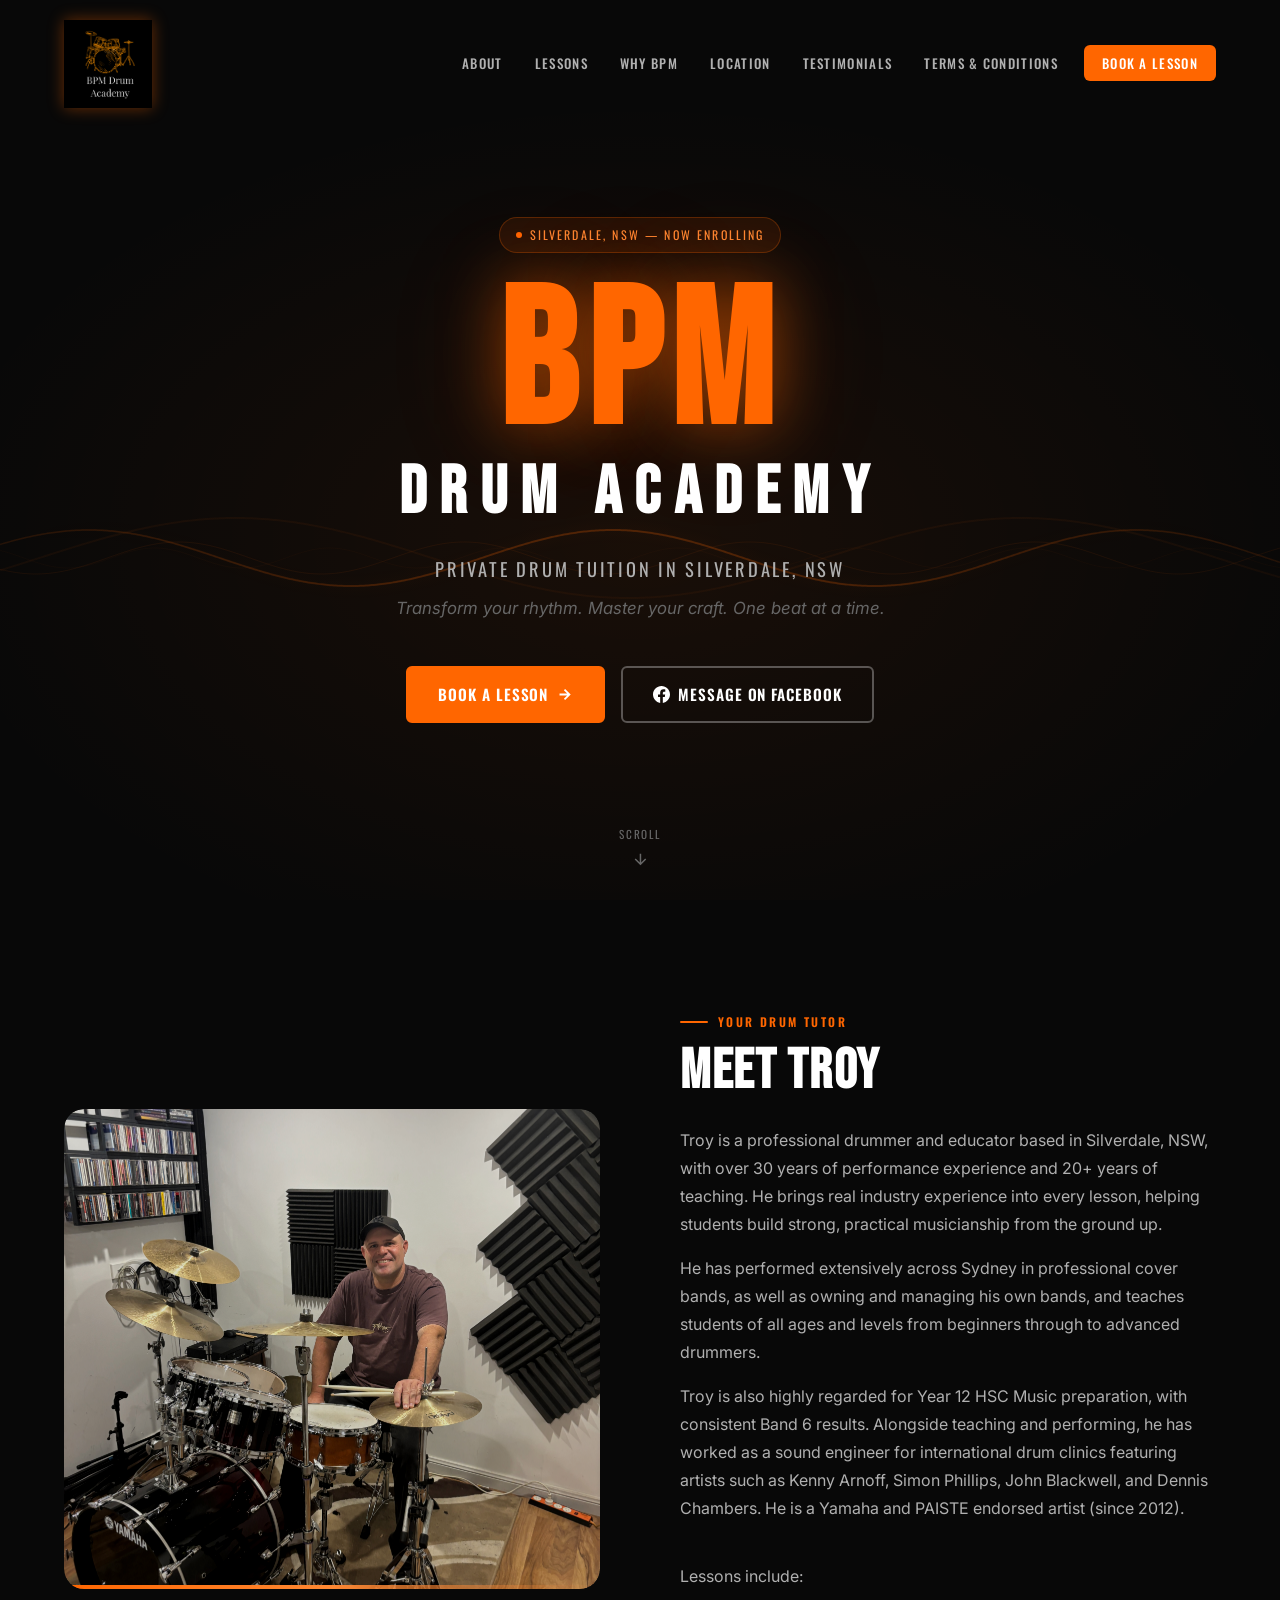
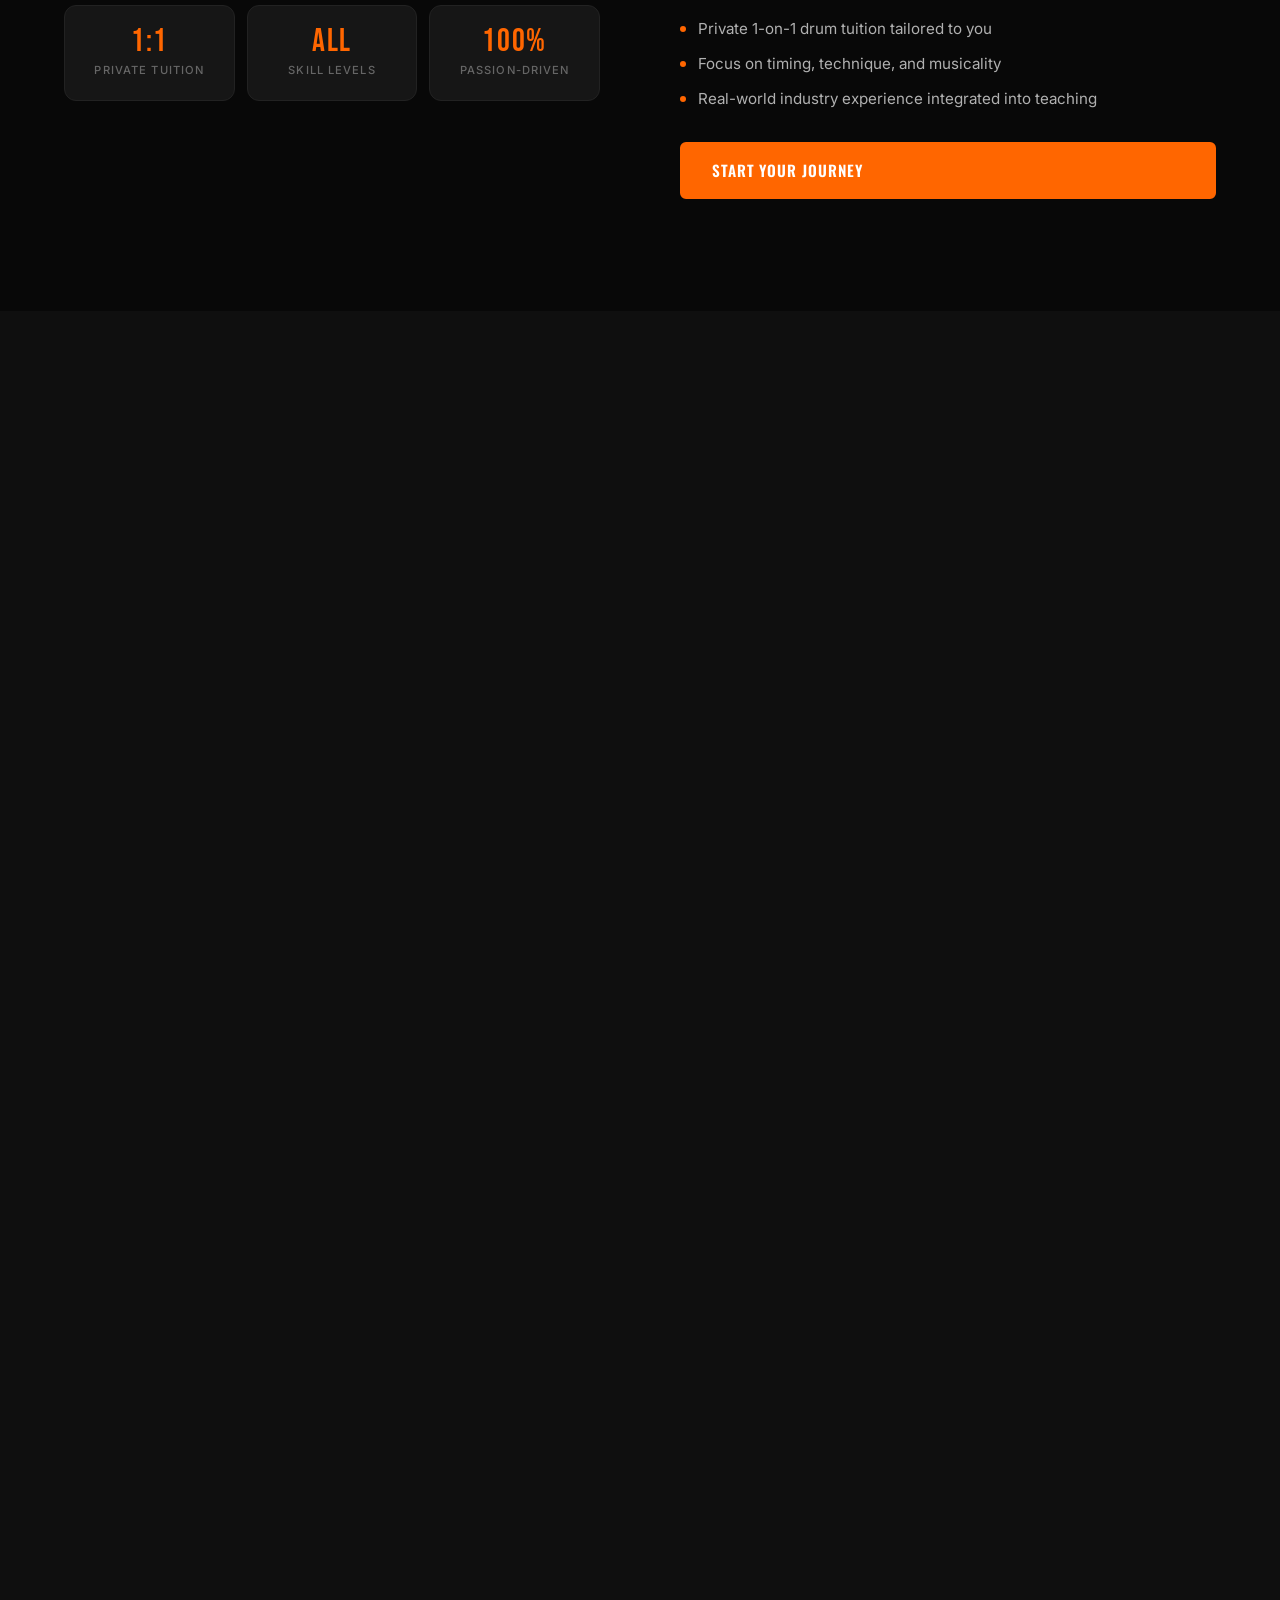
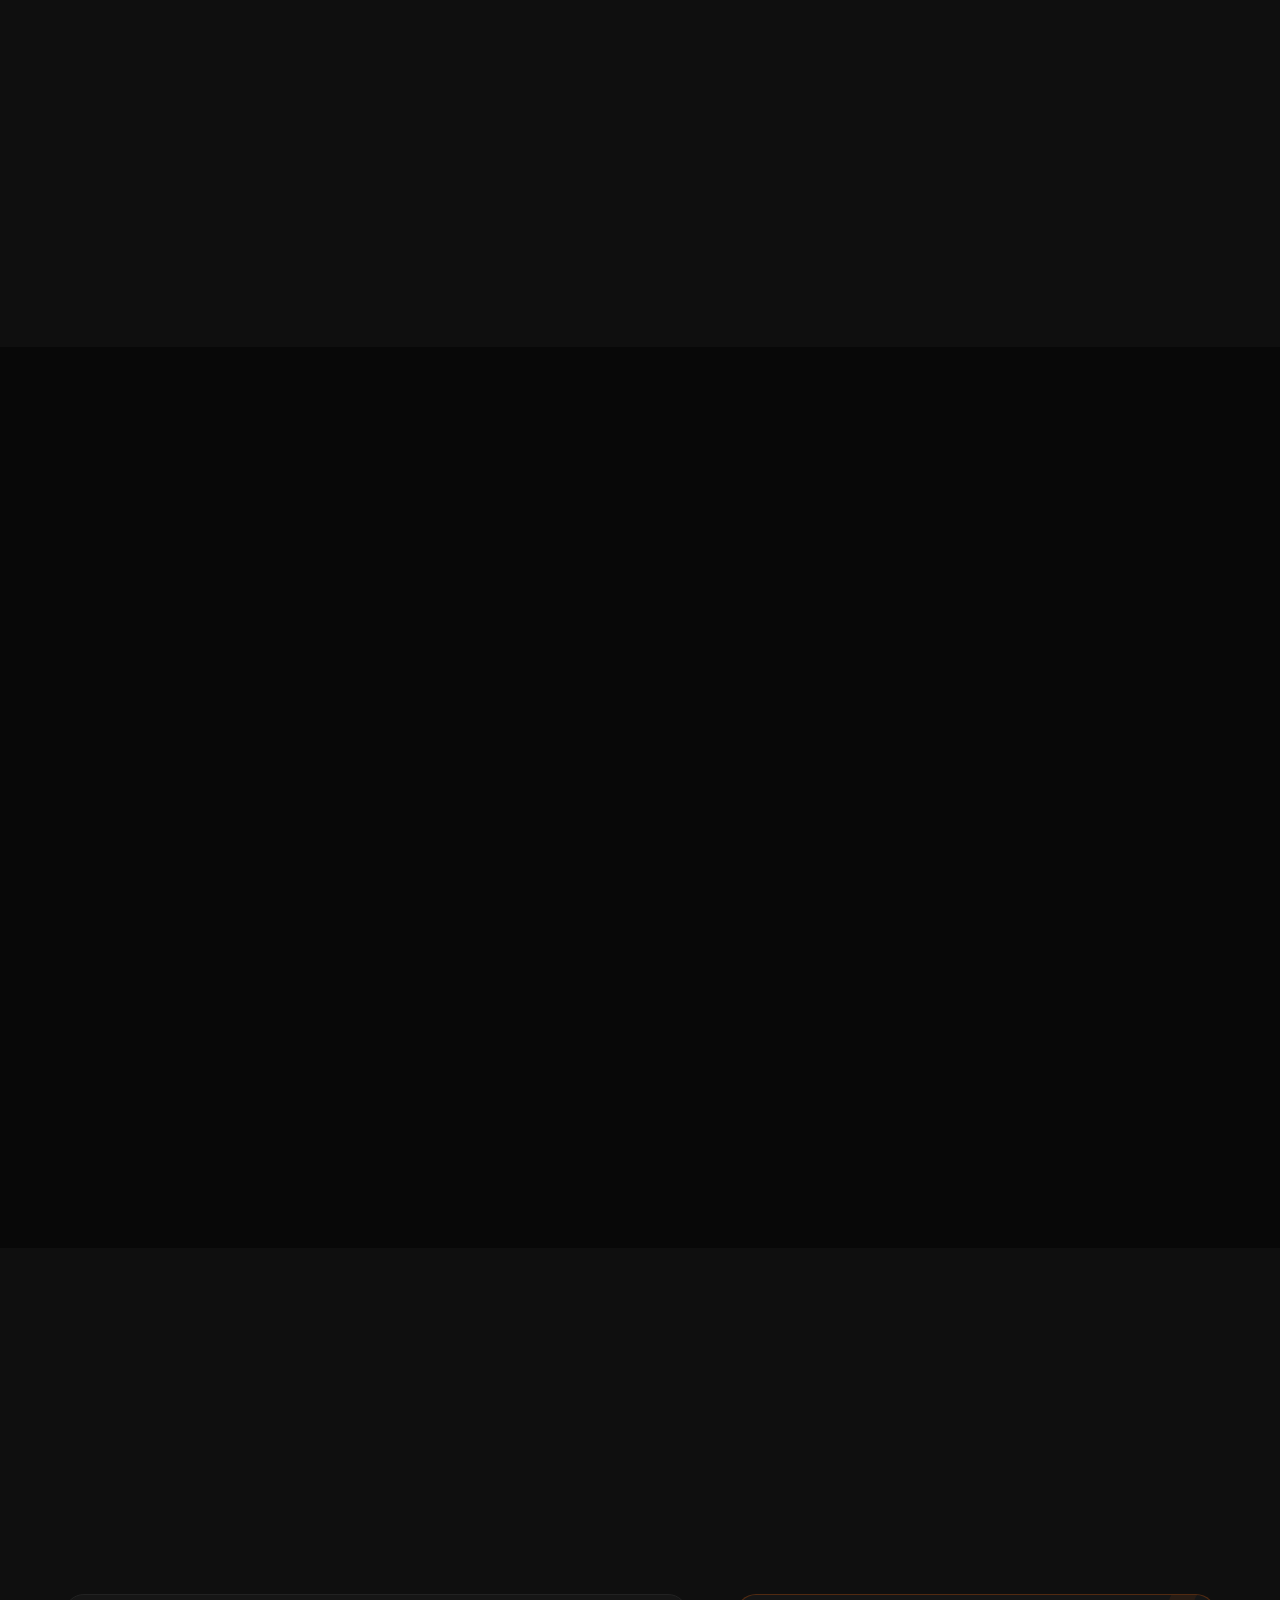
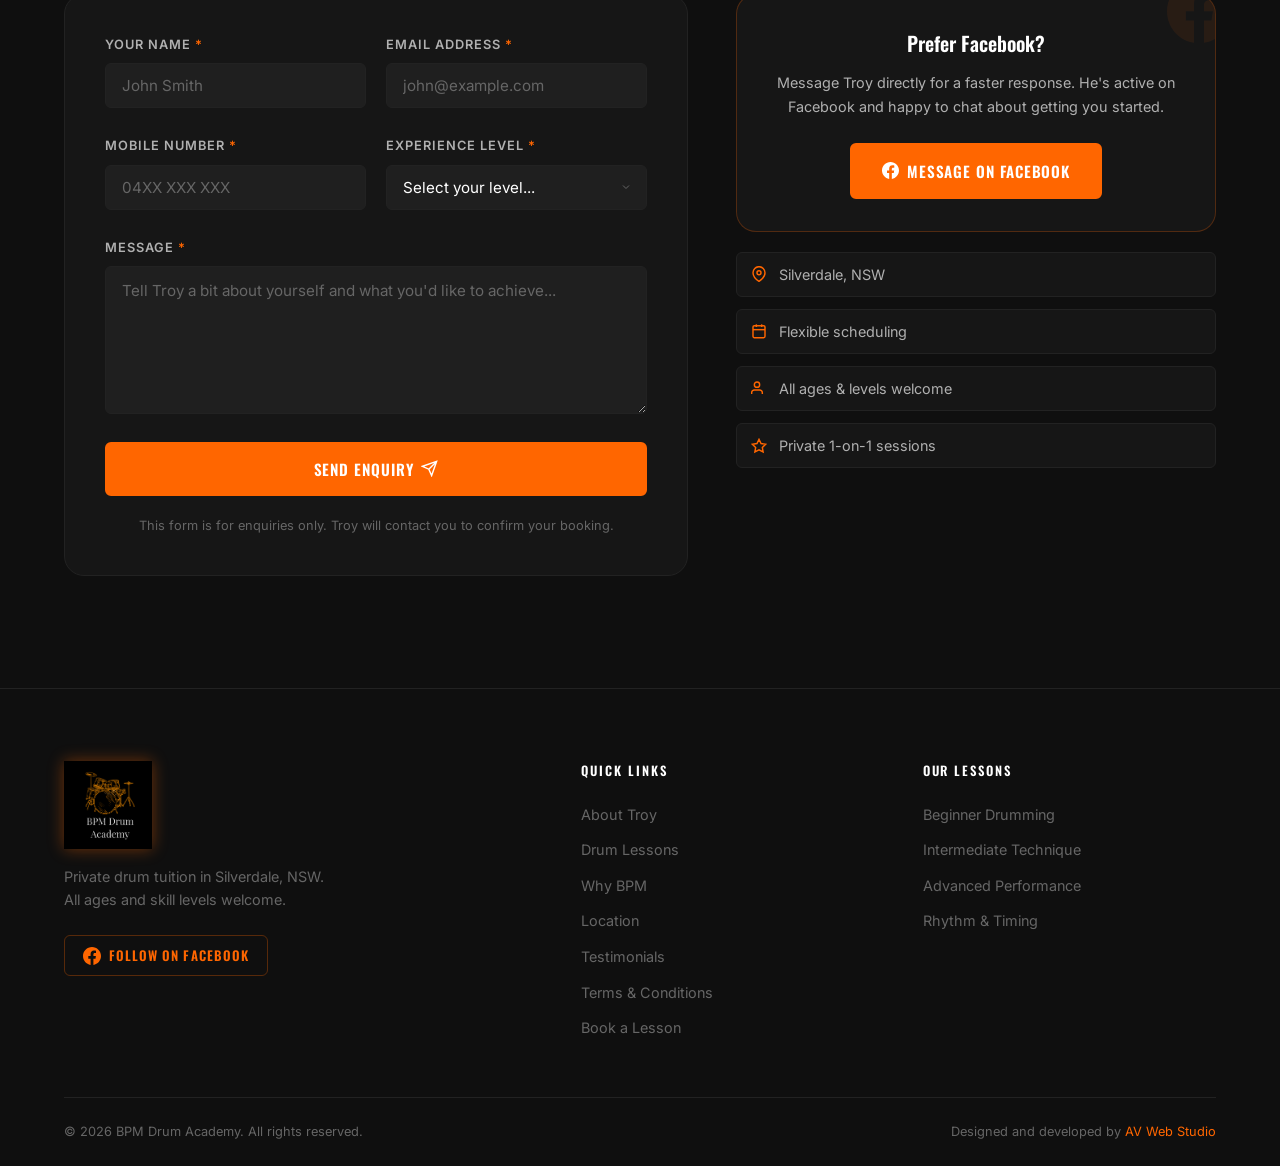
==== index.html @ 207fa8c1 "Initial commit" ====
<!DOCTYPE html>
<html lang="en">

<head>
    <meta charset="UTF-8" />
    <meta name="viewport" content="width=device-width, initial-scale=1.0" />
    <title>BPM Drum Academy | Private Drum Tuition in Silverdale, NSW</title>
    <meta name="description"
        content="BPM Drum Academy — Private drum tuition with Troy in Silverdale, NSW. Beginner to advanced lessons. Book your session today." />
    <link rel="preconnect" href="https://fonts.googleapis.com" />
    <link rel="preconnect" href="https://fonts.gstatic.com" crossorigin />
    <link
        href="https://fonts.googleapis.com/css2?family=Bebas+Neue&family=Inter:wght@300;400;500;600;700&family=Oswald:wght@400;500;600;700&display=swap"
        rel="stylesheet" />
    <link rel="stylesheet" href="style.css" />
    <link rel="icon" type="image/x-icon" href="favicon.png" />
</head>

<body>

    <!-- ===== NAV ===== -->
    <nav id="navbar">
        <div class="nav-container">
            <a href="#hero" class="nav-logo">
                <img src="logo.png" alt="BPM Drum Academy Logo" />
                <!-- <span class="logo-bpm">BPM</span>
        <span class="logo-text">Drum Academy</span> -->
            </a>
            <button class="nav-toggle" id="navToggle" aria-label="Toggle navigation" aria-expanded="false">
                <span></span><span></span><span></span>
            </button>
            <ul class="nav-links" id="navLinks">
                <li><a href="#about">About</a></li>
                <li><a href="#lessons">Lessons</a></li>
                <li><a href="#why-bpm">Why BPM</a></li>
                <li><a href="#location">Location</a></li>
                <li><a href="#testimonials">Testimonials</a></li>
                <li><a href="terms.html">Terms & Conditions</a></li>
                <li><a href="#contact" class="nav-cta">Book a Lesson</a></li>
            </ul>
        </div>
    </nav>

    <!-- ===== HERO ===== -->
    <section id="hero">
        <canvas id="soundwaveCanvas" aria-hidden="true"></canvas>
        <div class="hero-overlay" aria-hidden="true"></div>
        <div class="hero-content">
            <div class="hero-badge">
                <span class="badge-dot"></span>
                Silverdale, NSW &mdash; Now Enrolling
            </div>
            <h1 class="hero-title">
                <span class="title-bpm">BPM</span>
                <span class="title-drum">Drum Academy</span>
            </h1>
            <p class="hero-subtitle">Private Drum Tuition in Silverdale, NSW</p>
            <p class="hero-tagline">Transform your rhythm. Master your craft. One beat at a time.</p>
            <div class="hero-buttons">
                <a href="#contact" class="btn btn-primary">
                    <span>Book a Lesson</span>
                    <svg viewBox="0 0 24 24" fill="none" stroke="currentColor" stroke-width="2.5" width="17"
                        height="17">
                        <path d="M5 12h14M12 5l7 7-7 7" />
                    </svg>
                </a>
                <a href="https://www.facebook.com/BPMDrumAcademy" target="_blank" rel="noopener noreferrer"
                    class="btn btn-outline">
                    <svg viewBox="0 0 24 24" fill="currentColor" width="17" height="17">
                        <path
                            d="M24 12.073c0-6.627-5.373-12-12-12s-12 5.373-12 12c0 5.99 4.388 10.954 10.125 11.854v-8.385H7.078v-3.47h3.047V9.43c0-3.007 1.792-4.669 4.533-4.669 1.312 0 2.686.235 2.686.235v2.953H15.83c-1.491 0-1.956.925-1.956 1.874v2.25h3.328l-.532 3.47h-2.796v8.385C19.612 23.027 24 18.062 24 12.073z" />
                    </svg>
                    <span>Message on Facebook</span>
                </a>
            </div>
        </div>
        <a href="#about" class="hero-scroll" aria-label="Scroll to content">
            <span>Scroll</span>
            <svg viewBox="0 0 24 24" fill="none" stroke="currentColor" stroke-width="2" width="18" height="18">
                <path d="M12 5v14M5 12l7 7 7-7" />
            </svg>
        </a>
    </section>

    <!-- ===== ABOUT ===== -->
    <section id="about" class="section">
        <div class="container">
            <div class="about-grid">
                <div class="about-visual animate-on-scroll">
                    <div class="about-img-wrap">
                        <img src="troy.jpeg" alt="Troy, drum tutor at BPM Drum Academy" class="about-img-tutor"
                            loading="lazy" />
                        <div class="img-accent-bar"></div>
                    </div>
                    <div class="about-stats">
                        <div class="stat-card">
                            <span class="stat-num">1:1</span>
                            <span class="stat-label">Private Tuition</span>
                        </div>
                        <div class="stat-card">
                            <span class="stat-num">All</span>
                            <span class="stat-label">Skill Levels</span>
                        </div>
                        <div class="stat-card">
                            <span class="stat-num">100%</span>
                            <span class="stat-label">Passion-Driven</span>
                        </div>
                    </div>
                </div>
                <div class="about-content animate-on-scroll">
                    <div class="section-label">Your Drum Tutor</div>
                    <h2 class="section-title">Meet Troy</h2>
                    <p class="body-text">Troy is a professional drummer and educator based in Silverdale, NSW, with over
                        30 years of performance experience and 20+ years of teaching. He brings real industry experience
                        into every lesson, helping students build strong, practical musicianship from the ground up.
                    </p>
                    <p class="body-text">
                        He has performed extensively across Sydney in professional cover bands, as well as owning and
                        managing his own bands, and teaches students of all ages and levels from beginners through to
                        advanced drummers.
                    </p>
                    <p class="body-text">Troy is also highly regarded for Year 12 HSC Music preparation, with consistent
                        Band 6 results. Alongside teaching and performing, he has worked as a sound engineer for
                        international drum clinics featuring artists such as Kenny Arnoff, Simon Phillips, John
                        Blackwell, and Dennis Chambers. He is a Yamaha and PAISTE endorsed artist (since 2012).</p>
                    <ul class="about-features">
                        <p class="body-text">Lessons include:</p>
                        <li><span class="feature-bullet" aria-hidden="true"></span>Private 1-on-1 drum tuition tailored
                            to you</li>
                        <li><span class="feature-bullet" aria-hidden="true"></span>Focus on timing, technique, and
                            musicality</li>
                        <li><span class="feature-bullet" aria-hidden="true"></span>Real-world industry experience
                            integrated into teaching</li>
                    </ul>
                    <a href="#contact" class="btn btn-primary">Start Your Journey</a>
                </div>
            </div>
        </div>
    </section>

    <!-- ===== LESSONS ===== -->
    <section id="lessons" class="section section-dark">
        <div class="container">
            <div class="section-header animate-on-scroll">
                <div class="section-label">What We Offer</div>
                <h2 class="section-title">Drum Lessons</h2>
                <p class="section-desc">Structured programs designed to take you from where you are to where you want to
                    be.</p>
            </div>
            <div class="lessons-grid">

                <div class="lesson-card animate-on-scroll">
                    <div class="card-number">01</div>
                    <div class="card-icon-wrap">
                        <svg viewBox="0 0 48 48" fill="none" width="38" height="38">
                            <ellipse cx="24" cy="26" rx="16" ry="8" stroke="currentColor" stroke-width="2.5" />
                            <path d="M8 26v8c0 4.418 7.163 8 16 8s16-3.582 16-8v-8" stroke="currentColor"
                                stroke-width="2.5" />
                            <line x1="24" y1="18" x2="24" y2="6" stroke="currentColor" stroke-width="2.5"
                                stroke-linecap="round" />
                            <line x1="19" y1="4" x2="29" y2="4" stroke="currentColor" stroke-width="2.5"
                                stroke-linecap="round" />
                        </svg>
                    </div>
                    <h3>Beginner Drumming</h3>
                    <p>Start your drumming journey with confidence. Learn the fundamentals of stick technique, basic
                        beats, and how to set up at the kit properly — perfect for complete beginners of all ages.</p>
                    <ul class="card-list">
                        <li>Basic drum kit orientation</li>
                        <li>Fundamental stick technique</li>
                        <li>Simple grooves and patterns</li>
                        <li>Building coordination and confidence</li>
                    </ul>
                </div>

                <div class="lesson-card featured animate-on-scroll">
                    <div class="card-badge">Most Popular</div>
                    <div class="card-number">02</div>
                    <div class="card-icon-wrap">
                        <svg viewBox="0 0 48 48" fill="none" width="38" height="38">
                            <circle cx="24" cy="24" r="16" stroke="currentColor" stroke-width="2.5" />
                            <circle cx="24" cy="24" r="8" stroke="currentColor" stroke-width="2" />
                            <circle cx="24" cy="24" r="2.5" fill="currentColor" />
                            <line x1="10" y1="38" x2="6" y2="42" stroke="currentColor" stroke-width="2.5"
                                stroke-linecap="round" />
                            <line x1="38" y1="38" x2="42" y2="42" stroke="currentColor" stroke-width="2.5"
                                stroke-linecap="round" />
                        </svg>
                    </div>
                    <h3>Intermediate Technique</h3>
                    <p>Take your playing to the next level. Dive into advanced fills, rudiments, and more complex
                        grooves that will make you a versatile and expressive drummer.</p>
                    <ul class="card-list">
                        <li>Advanced rudiments and fills</li>
                        <li>Dynamic control and expression</li>
                        <li>Playing to backing tracks</li>
                        <li>Genre exploration — rock, funk, jazz</li>
                    </ul>
                </div>

                <div class="lesson-card animate-on-scroll">
                    <div class="card-number">03</div>
                    <div class="card-icon-wrap">
                        <svg viewBox="0 0 48 48" fill="none" width="38" height="38">
                            <polygon points="24,6 28.5,18 42,18 31.5,26 35.5,38 24,30 12.5,38 16.5,26 6,18 19.5,18"
                                stroke="currentColor" stroke-width="2.5" stroke-linejoin="round" fill="none" />
                        </svg>
                    </div>
                    <h3>Advanced Performance</h3>
                    <p>For drummers ready to perform at their best. Develop the stamina, creativity, and mastery needed
                        for live performance and recording situations.</p>
                    <ul class="card-list">
                        <li>Performance preparation and endurance</li>
                        <li>Complex time signatures and polyrhythms</li>
                        <li>Improvisational and creative skills</li>
                        <li>Studio and live recording techniques</li>
                    </ul>
                </div>

                <div class="lesson-card animate-on-scroll">
                    <div class="card-number">04</div>
                    <div class="card-icon-wrap">
                        <svg viewBox="0 0 48 48" fill="none" width="38" height="38">
                            <path d="M6 32 Q12 22 18 32 Q24 42 30 32 Q36 22 42 32" stroke="currentColor"
                                stroke-width="2.5" stroke-linecap="round" fill="none" />
                            <path d="M6 20 Q12 10 18 20 Q24 30 30 20 Q36 10 42 20" stroke="currentColor"
                                stroke-width="2" stroke-linecap="round" fill="none" opacity="0.5" />
                            <line x1="24" y1="6" x2="24" y2="14" stroke="currentColor" stroke-width="2.5"
                                stroke-linecap="round" />
                            <circle cx="24" cy="5" r="2" fill="currentColor" />
                        </svg>
                    </div>
                    <h3>Rhythm &amp; Timing Mastery</h3>
                    <p>The foundation of great drumming. This focused program hones your internal clock, groove feel,
                        and musical awareness — what separates good drummers from great ones.</p>
                    <ul class="card-list">
                        <li>Metronome and click track training</li>
                        <li>Subdivision and feel development</li>
                        <li>Groove and pocket playing</li>
                        <li>Musical listening and awareness</li>
                    </ul>
                </div>

            </div>
            <div class="lessons-cta animate-on-scroll">
                <a href="#contact" class="btn btn-primary">Enquire About Lessons</a>
            </div>
        </div>
    </section>

    <!-- ===== WHY BPM ===== -->
    <section id="why-bpm" class="section">
        <div class="container">
            <div class="section-header animate-on-scroll">
                <div class="section-label">Why Choose Us</div>
                <h2 class="section-title">The BPM Difference</h2>
                <p class="section-desc">We don't just teach drumming — we build real drummers.</p>
            </div>
            <div class="why-grid">

                <div class="why-card animate-on-scroll">
                    <div class="why-icon-wrap">
                        <svg viewBox="0 0 32 32" fill="none" width="26" height="26">
                            <circle cx="16" cy="16" r="12" stroke="currentColor" stroke-width="2" />
                            <path d="M11 16l3 3 7-7" stroke="currentColor" stroke-width="2" stroke-linecap="round"
                                stroke-linejoin="round" />
                        </svg>
                    </div>
                    <h3>Personalised Learning</h3>
                    <p>Your lessons are designed around what you want to achieve, with a learning approach that matches
                        your individual needs.</p>
                </div>

                <div class="why-card animate-on-scroll">
                    <div class="why-icon-wrap">
                        <svg viewBox="0 0 32 32" fill="none" width="26" height="26">
                            <path d="M6 22L12 14L18 18L24 8" stroke="currentColor" stroke-width="2"
                                stroke-linecap="round" stroke-linejoin="round" />
                            <circle cx="26" cy="6" r="2.5" fill="currentColor" />
                        </svg>
                    </div>
                    <h3>Progress With Purpose</h3>
                    <p>Private lessons are tailored to your needs, allowing you to develop skills, overcome challenges,
                        and see consistent progress.</p>
                </div>

                <div class="why-card animate-on-scroll">
                    <div class="why-icon-wrap">
                        <svg viewBox="0 0 32 32" fill="none" width="26" height="26">
                            <circle cx="16" cy="10" r="5" stroke="currentColor" stroke-width="2" />
                            <path d="M6 26c0-5.523 4.477-10 10-10s10 4.477 10 10" stroke="currentColor" stroke-width="2"
                                stroke-linecap="round" />
                        </svg>
                    </div>
                    <h3>Hands-On Coaching</h3>
                    <p>Troy works alongside you during every lesson, providing demonstrations, feedback, and practical
                        coaching tailored to your development.</p>
                </div>

                <div class="why-card animate-on-scroll">
                    <div class="why-icon-wrap">
                        <svg viewBox="0 0 32 32" fill="none" width="26" height="26">
                            <path d="M12 8V22" stroke="currentColor" stroke-width="2" stroke-linecap="round" />
                            <circle cx="10" cy="24" r="3" stroke="currentColor" stroke-width="2" />
                            <path d="M22 4V18" stroke="currentColor" stroke-width="2" stroke-linecap="round" />
                            <circle cx="20" cy="20" r="3" stroke="currentColor" stroke-width="2" />
                            <path d="M12 8L22 4" stroke="currentColor" stroke-width="2" stroke-linecap="round" />
                        </svg>
                    </div>
                    <h3>Real Musical Development</h3>
                    <p>Build strong musical foundations, develop creativity, and learn how to play with confidence,
                        feel, and purpose.</p>
                </div>

                <div class="why-card animate-on-scroll">
                    <div class="why-icon-wrap">
                        <svg viewBox="0 0 32 32" fill="none" width="26" height="26">
                            <circle cx="16" cy="16" r="11" stroke="currentColor" stroke-width="2" />
                            <path d="M16 10V16L20 19" stroke="currentColor" stroke-width="2" stroke-linecap="round"
                                stroke-linejoin="round" />
                        </svg>
                    </div>
                    <h3>Flexible Scheduling</h3>
                    <p>We work around your schedule and offer flexible make-up lessons, making it easier to stay
                        consistent with your drumming.</p>
                </div>

                <div class="why-card animate-on-scroll">
                    <div class="why-icon-wrap">
                        <svg viewBox="0 0 32 32" fill="none" width="26" height="26">
                            <rect x="6" y="5" width="20" height="22" rx="2" stroke="currentColor" stroke-width="2" />
                            <path d="M12 11H20M12 16H20M12 21H20" stroke="currentColor" stroke-width="2"
                                stroke-linecap="round" />
                        </svg>
                    </div>
                    <h3>Professional Teaching Studio</h3>
                    <p>Learn in a fully air-conditioned studio with two acoustic drum kits, a parent waiting area with
                        viewing window, security cameras, and a ventilated recording space.
                    </p>
                </div>

            </div>
        </div>
    </section>

    <!-- ===== LOCATION ===== -->
    <section id="location" class="section section-dark">
        <div class="container">
            <div class="section-header animate-on-scroll">
                <div class="section-label">Find Us</div>
                <h2 class="section-title">Our Location</h2>
                <p class="section-desc">Conveniently located in Silverdale, NSW — serving the local community and
                    surrounding areas.</p>
            </div>
            <div class="location-grid">
                <div class="location-info animate-on-scroll">
                    <div class="location-detail-list">
                        <div class="location-detail">
                            <div class="loc-icon-wrap">
                                <svg viewBox="0 0 24 24" fill="none" stroke="currentColor" stroke-width="2" width="20"
                                    height="20">
                                    <path d="M21 10c0 7-9 13-9 13s-9-6-9-13a9 9 0 0118 0z" />
                                    <circle cx="12" cy="10" r="3" />
                                </svg>
                            </div>
                            <div class="loc-detail-body">
                                <strong>Location</strong>
                                <span>Silverdale, NSW, Australia</span>
                            </div>
                        </div>
                        <div class="location-detail">
                            <div class="loc-icon-wrap">
                                <svg viewBox="0 0 24 24" fill="none" stroke="currentColor" stroke-width="2" width="20"
                                    height="20">
                                    <rect x="3" y="4" width="18" height="18" rx="2" />
                                    <line x1="16" y1="2" x2="16" y2="6" />
                                    <line x1="8" y1="2" x2="8" y2="6" />
                                    <line x1="3" y1="10" x2="21" y2="10" />
                                </svg>
                            </div>
                            <div class="loc-detail-body">
                                <strong>Availability</strong>
                                <span>By appointment — flexible scheduling</span>
                            </div>
                        </div>
                        <div class="location-detail">
                            <div class="loc-icon-wrap">
                                <svg viewBox="0 0 24 24" fill="none" stroke="currentColor" stroke-width="2" width="20"
                                    height="20">
                                    <path d="M17 21v-2a4 4 0 00-4-4H5a4 4 0 00-4 4v2" />
                                    <circle cx="9" cy="7" r="4" />
                                </svg>
                            </div>
                            <div class="loc-detail-body">
                                <strong>Format</strong>
                                <span>Private 1-on-1 sessions only</span>
                            </div>
                        </div>
                        <div class="location-detail">
                            <div class="loc-icon-wrap">
                                <svg viewBox="0 0 24 24" fill="currentColor" width="20" height="20">
                                    <path
                                        d="M24 12.073c0-6.627-5.373-12-12-12s-12 5.373-12 12c0 5.99 4.388 10.954 10.125 11.854v-8.385H7.078v-3.47h3.047V9.43c0-3.007 1.792-4.669 4.533-4.669 1.312 0 2.686.235 2.686.235v2.953H15.83c-1.491 0-1.956.925-1.956 1.874v2.25h3.328l-.532 3.47h-2.796v8.385C19.612 23.027 24 18.062 24 12.073z" />
                                </svg>
                            </div>
                            <div class="loc-detail-body">
                                <strong>Contact</strong>
                                <span>Message Troy directly on Facebook</span>
                            </div>
                        </div>
                    </div>
                    <a href="https://www.facebook.com/BPMDrumAcademy" target="_blank" rel="noopener noreferrer"
                        class="btn btn-primary">
                        <svg viewBox="0 0 24 24" fill="currentColor" width="17" height="17">
                            <path
                                d="M24 12.073c0-6.627-5.373-12-12-12s-12 5.373-12 12c0 5.99 4.388 10.954 10.125 11.854v-8.385H7.078v-3.47h3.047V9.43c0-3.007 1.792-4.669 4.533-4.669 1.312 0 2.686.235 2.686.235v2.953H15.83c-1.491 0-1.956.925-1.956 1.874v2.25h3.328l-.532 3.47h-2.796v8.385C19.612 23.027 24 18.062 24 12.073z" />
                        </svg>
                        <span>Get in Touch</span>
                    </a>
                </div>
                <div class="location-map animate-on-scroll">
                    <div class="map-placeholder">
                        <div class="map-grid-lines" aria-hidden="true">
                            <div class="map-road map-road-h map-road-h1"></div>
                            <div class="map-road map-road-h map-road-h2"></div>
                            <div class="map-road map-road-v map-road-v1"></div>
                            <div class="map-road map-road-v map-road-v2"></div>
                        </div>
                        <div class="map-pin-container">
                            <div class="map-pin-pulse-ring" aria-hidden="true"></div>
                            <div class="map-pin-dot">
                                <svg viewBox="0 0 24 24" fill="currentColor" width="28" height="28">
                                    <path
                                        d="M12 2C8.13 2 5 5.13 5 9c0 5.25 7 13 7 13s7-7.75 7-13c0-3.87-3.13-7-7-7zm0 9.5c-1.38 0-2.5-1.12-2.5-2.5s1.12-2.5 2.5-2.5 2.5 1.12 2.5 2.5-1.12 2.5-2.5 2.5z" />
                                </svg>
                            </div>
                            <div class="map-label-bubble">
                                <strong>BPM Drum Academy</strong>
                                <span>Silverdale, NSW 2752</span>
                            </div>
                        </div>
                        <p class="map-contact-note">Contact Troy on Facebook for the exact studio address and
                            directions.</p>
                    </div>
                </div>
            </div>
        </div>
    </section>

    <!-- ===== TESTIMONIALS ===== -->
    <section id="testimonials" class="section">
        <div class="container">
            <div class="section-header animate-on-scroll">
                <div class="section-label">What People Say</div>
                <h2 class="section-title">Real Results</h2>
            </div>
            <div class="testimonials-grid">

                <div class="testimonial-card animate-on-scroll">
                    <div class="quote-mark" aria-hidden="true">&ldquo;</div>
                    <p>"Just wanted to give a shout out to BPM Drum Academy (Troy). My 12yo has only been doing lessons for 1
                        term, barely practiced, and I'm shocked by how much he's learnt and how good he's sounding. Amazing drum teacher! Thank you Troy!!!"</p>
                    <div class="testimonial-author">
                        <div class="author-avatar">TF</div>
                        <div class="author-info">
                            <strong>Tammy F.</strong>
                            <span>Parent of Student</span>
                        </div>
                    </div>
                </div>

                <div class="testimonial-card featured animate-on-scroll">
                    <div class="quote-mark" aria-hidden="true">&ldquo;</div>
                    <p>"INSERT REVIEW HERE"</p>
                    <div class="testimonial-author">
                        <div class="author-avatar">TV</div>
                        <div class="author-info">
                            <strong>Tracy V.</strong>
                            <span>Parent of Student</span>
                        </div>
                    </div>
                </div>

                <div class="testimonial-card animate-on-scroll">
                    <div class="quote-mark" aria-hidden="true">&ldquo;</div>
                    <p>"Troy has been a true professional, a mentor, very trustworthy, friendly & approachable.
                        He has moulded my son into an outstanding musician, who received a score of 94 in his HSC for
                        music! Thanks to Troy, my son has had a thorough, well-rounded music education & given him
                        tremendous self-esteem as a result. I couldn't recommend Troy & BPM Drum Academy more highly."</p>
                    <div class="testimonial-author">
                        <div class="author-avatar">KS</div>
                        <div class="author-info">
                            <strong>Kate S.</strong>
                            <span>Parent of Student</span>
                        </div>
                    </div>
                </div>

            </div>
        </div>
    </section>

    <!-- ===== CONTACT ===== -->
    <section id="contact" class="section section-dark">
        <div class="container">
            <div class="section-header animate-on-scroll">
                <div class="section-label">Get In Touch</div>
                <h2 class="section-title">Book Your Lesson</h2>
                <p class="section-desc">Ready to start? Send Troy a message and he'll get back to you to set up your
                    first session.</p>
            </div>
            <div class="contact-grid">
                <div class="contact-form-wrap animate-on-scroll">
                    <form class="contact-form" id="contactForm" action="https://formsubmit.co/bpmdrumacademy@gmail.com"
                        method="POST" novalidate>
                        <input type="hidden" name="_captcha" value="false" />
                        <input type="hidden" name="_template" value="table" />

                        <div class="form-row">
                            <div class="form-group">
                                <label for="name" class="required">Your Name</label>
                                <input type="text" id="name" name="name" placeholder="John Smith"
                                    autocomplete="name" />
                                <span class="form-error" id="error-name"></span>
                            </div>
                            <div class="form-group">
                                <label for="email" class="required">Email Address</label>
                                <input type="email" id="email" name="email" placeholder="john@example.com"
                                    autocomplete="email" />
                                <span class="form-error" id="error-email"></span>
                            </div>
                        </div>

                        <div class="form-row">
                            <div class="form-group">
                                <label for="mobile" class="required">Mobile Number</label>
                                <input type="tel" id="mobile" name="mobile" placeholder="04XX XXX XXX"
    autocomplete="tel" maxlength="15" inputmode="numeric" />
                                <span class="form-error" id="error-mobile"></span>
                            </div>
                            <div class="form-group">
                                <label for="experience" class="required">Experience Level</label>
                                <select id="experience" name="experience">
                                    <option value="" disabled selected>Select your level...</option>
                                    <option value="beginner">Complete Beginner</option>
                                    <option value="some">Some Experience</option>
                                    <option value="intermediate">Intermediate</option>
                                    <option value="advanced">Advanced</option>
                                </select>
                                <span class="form-error" id="error-experience"></span>
                            </div>
                        </div>

                        <div class="form-group">
                            <label for="message" class="required">Message</label>
                            <textarea id="message" name="message" rows="5"
                                placeholder="Tell Troy a bit about yourself and what you'd like to achieve..."></textarea>
                            <span class="form-error" id="error-message"></span>
                        </div>

                        <button type="submit" class="btn btn-primary btn-full" id="submitBtn">
                            <span class="btn-label">Send Enquiry</span>
                            <svg class="btn-icon btn-icon-send" viewBox="0 0 24 24" fill="none" stroke="currentColor"
                                stroke-width="2" width="17" height="17">
                                <path d="M22 2L11 13M22 2L15 22l-4-9-9-4 20-7z" />
                            </svg>
                            <svg class="btn-icon btn-icon-spinner" viewBox="0 0 24 24" fill="none" stroke="currentColor"
                                stroke-width="2.5" width="17" height="17" style="display:none;">
                                <circle cx="12" cy="12" r="10" stroke-opacity="0.25" />
                                <path d="M12 2a10 10 0 0 1 10 10" stroke-linecap="round" />
                            </svg>
                        </button>

                        <div class="form-success" id="formSuccess" style="display:none;">
                            <svg viewBox="0 0 24 24" fill="none" stroke="currentColor" stroke-width="2" width="20"
                                height="20">
                                <circle cx="12" cy="12" r="10" />
                                <path d="M8 12l3 3 5-5" stroke-linecap="round" stroke-linejoin="round" />
                            </svg>
                            <span>Thanks — your enquiry has been sent. Troy will be in touch shortly.</span>
                        </div>

                        <p class="form-note">This form is for enquiries only. Troy will contact you to confirm your
                            booking.</p>
                    </form>
                </div>
                <div class="contact-aside animate-on-scroll">
                    <div class="contact-fb-card">
                        <div class="fb-icon-bg" aria-hidden="true">
                            <svg viewBox="0 0 24 24" fill="currentColor" width="64" height="64">
                                <path
                                    d="M24 12.073c0-6.627-5.373-12-12-12s-12 5.373-12 12c0 5.99 4.388 10.954 10.125 11.854v-8.385H7.078v-3.47h3.047V9.43c0-3.007 1.792-4.669 4.533-4.669 1.312 0 2.686.235 2.686.235v2.953H15.83c-1.491 0-1.956.925-1.956 1.874v2.25h3.328l-.532 3.47h-2.796v8.385C19.612 23.027 24 18.062 24 12.073z" />
                            </svg>
                        </div>
                        <h3>Prefer Facebook?</h3>
                        <p>Message Troy directly for a faster response. He's active on Facebook and happy to chat about
                            getting you started.</p>
                        <a href="https://www.facebook.com/BPMDrumAcademy" target="_blank" rel="noopener noreferrer"
                            class="btn btn-primary">
                            <svg viewBox="0 0 24 24" fill="currentColor" width="17" height="17">
                                <path
                                    d="M24 12.073c0-6.627-5.373-12-12-12s-12 5.373-12 12c0 5.99 4.388 10.954 10.125 11.854v-8.385H7.078v-3.47h3.047V9.43c0-3.007 1.792-4.669 4.533-4.669 1.312 0 2.686.235 2.686.235v2.953H15.83c-1.491 0-1.956.925-1.956 1.874v2.25h3.328l-.532 3.47h-2.796v8.385C19.612 23.027 24 18.062 24 12.073z" />
                            </svg>
                            <span>Message on Facebook</span>
                        </a>
                    </div>
                    <div class="contact-quick-facts">
                        <div class="quick-fact">
                            <svg viewBox="0 0 20 20" fill="none" stroke="currentColor" stroke-width="1.8" width="16"
                                height="16">
                                <path
                                    d="M17.5 8.333c0 5.834-7.5 10.834-7.5 10.834S2.5 14.167 2.5 8.333a7.5 7.5 0 0115 0z" />
                                <circle cx="10" cy="8.333" r="2.5" />
                            </svg>
                            <span>Silverdale, NSW</span>
                        </div>
                        <div class="quick-fact">
                            <svg viewBox="0 0 20 20" fill="none" stroke="currentColor" stroke-width="1.8" width="16"
                                height="16">
                                <rect x="2.5" y="3.333" width="15" height="15" rx="1.667" />
                                <line x1="13.333" y1="1.667" x2="13.333" y2="5" />
                                <line x1="6.667" y1="1.667" x2="6.667" y2="5" />
                                <line x1="2.5" y1="8.333" x2="17.5" y2="8.333" />
                            </svg>
                            <span>Flexible scheduling</span>
                        </div>
                        <div class="quick-fact">
                            <svg viewBox="0 0 20 20" fill="none" stroke="currentColor" stroke-width="1.8" width="16"
                                height="16">
                                <path
                                    d="M14.167 17.5v-1.667a3.333 3.333 0 00-3.334-3.333H4.167a3.333 3.333 0 00-3.334 3.333V17.5" />
                                <circle cx="7.5" cy="5.833" r="3.333" />
                            </svg>
                            <span>All ages &amp; levels welcome</span>
                        </div>
                        <div class="quick-fact">
                            <svg viewBox="0 0 20 20" fill="none" stroke="currentColor" stroke-width="1.8" width="16"
                                height="16">
                                <path
                                    d="M10 1.667l2.575 5.208 5.758.842-4.167 4.058.984 5.733L10 14.792l-5.15 2.716.984-5.733L1.667 7.717l5.758-.842L10 1.667z" />
                            </svg>
                            <span>Private 1-on-1 sessions</span>
                        </div>
                    </div>
                </div>
            </div>
        </div>
    </section>

    <!-- ===== FOOTER ===== -->
    <footer id="footer">
        <div class="container">
            <div class="footer-top">
                <div class="footer-brand">
                    <div class="footer-logo">
                        <img src="logo.png" alt="BPM Drum Academy Logo" />
                        <!-- <span class="logo-bpm">BPM</span>
            <span class="logo-text">Drum Academy</span> -->
                    </div>
                    <p class="footer-tagline">Private drum tuition in Silverdale, NSW.<br>All ages and skill levels
                        welcome.</p>
                    <a href="https://www.facebook.com/BPMDrumAcademy" target="_blank" rel="noopener noreferrer"
                        class="footer-fb-link">
                        <svg viewBox="0 0 24 24" fill="currentColor" width="18" height="18">
                            <path
                                d="M24 12.073c0-6.627-5.373-12-12-12s-12 5.373-12 12c0 5.99 4.388 10.954 10.125 11.854v-8.385H7.078v-3.47h3.047V9.43c0-3.007 1.792-4.669 4.533-4.669 1.312 0 2.686.235 2.686.235v2.953H15.83c-1.491 0-1.956.925-1.956 1.874v2.25h3.328l-.532 3.47h-2.796v8.385C19.612 23.027 24 18.062 24 12.073z" />
                        </svg>
                        Follow on Facebook
                    </a>
                </div>
                <div class="footer-links-col">
                    <h4>Quick Links</h4>
                    <ul>
                        <li><a href="#about">About Troy</a></li>
                        <li><a href="#lessons">Drum Lessons</a></li>
                        <li><a href="#why-bpm">Why BPM</a></li>
                        <li><a href="#location">Location</a></li>
                        <li><a href="#testimonials">Testimonials</a></li>
                        <li><a href="terms.html">Terms & Conditions</a></li>
                        <li><a href="#contact">Book a Lesson</a></li>
                    </ul>
                </div>
                <div class="footer-links-col">
                    <h4>Our Lessons</h4>
                    <ul>
                        <li><a href="#lessons">Beginner Drumming</a></li>
                        <li><a href="#lessons">Intermediate Technique</a></li>
                        <li><a href="#lessons">Advanced Performance</a></li>
                        <li><a href="#lessons">Rhythm &amp; Timing</a></li>
                    </ul>
                </div>
            </div>
            <div class="footer-bottom">
                <p>&copy; 2026 BPM Drum Academy. All rights reserved.</p>
                <p>Designed and developed by <a href="https://adrianv987.github.io/AV-Web-Studio/" target="_blank"
                        rel="noopener noreferrer" class="avws">AV Web Studio</a></p>
            </div>
        </div>
    </footer>

    <button id="backToTop" class="back-to-top" aria-label="Back to top">
        <svg viewBox="0 0 24 24" fill="none" stroke="currentColor" stroke-width="2.5" width="18" height="18">
            <path d="M12 19V5M5 12l7-7 7 7" />
        </svg>
    </button>

    <script type="module" src="main.js"></script>
</body>

</html>
---- style.css ----
/* =====================================================
   BPM Drum Academy — style.css
   ===================================================== */

/* ── Reset & Base ── */
*,
*::before,
*::after {
    box-sizing: border-box;
    margin: 0;
    padding: 0;
}

:root {
    --black: #080808;
    --dark: #0f0f0f;
    --dark-card: #161616;
    --dark-border: #222222;
    --dark-hover: #1e1e1e;
    --orange: #ff6600;
    --orange-light: #ff8833;
    --orange-dim: #cc5200;
    --orange-glow: rgba(255, 102, 0, 0.18);
    --orange-glow2: rgba(255, 102, 0, 0.35);
    --text-primary: #ffffff;
    --text-sec: #b0b0b0;
    --text-muted: #666666;
    --radius-sm: 6px;
    --radius-md: 12px;
    --radius-lg: 20px;
    --transition: 0.25s ease;
    --transition-slow: 0.4s ease;
}

html {
    scroll-behavior: smooth;
}

body {
    font-family: 'Inter', system-ui, -apple-system, sans-serif;
    background-color: var(--black);
    color: var(--text-primary);
    line-height: 1.6;
    -webkit-font-smoothing: antialiased;
    overflow-x: hidden;
}

img {
    display: block;
    max-width: 100%;
}

a {
    text-decoration: none;
    color: inherit;
}

ul {
    list-style: none;
}

/* ── Typography ── */
.section-label {
    display: inline-flex;
    align-items: center;
    gap: 10px;
    font-family: 'Oswald', sans-serif;
    font-size: 0.75rem;
    font-weight: 600;
    letter-spacing: 0.2em;
    text-transform: uppercase;
    color: var(--orange);
    margin-bottom: 12px;
}

.section-label::before {
    content: '';
    display: block;
    width: 28px;
    height: 2px;
    background: var(--orange);
    border-radius: 2px;
}

.section-title {
    font-family: 'Bebas Neue', sans-serif;
    font-size: clamp(2.4rem, 5vw, 3.5rem);
    letter-spacing: 0.03em;
    line-height: 1.05;
    color: var(--text-primary);
}

.section-header {
    text-align: center;
    max-width: 640px;
    margin: 0 auto 64px;
}

.section-header .section-title {
    margin-bottom: 16px;
}

.section-desc {
    color: var(--text-sec);
    font-size: 1.05rem;
    line-height: 1.7;
}

.body-text {
    color: var(--text-sec);
    line-height: 1.75;
    margin-bottom: 16px;
}

/* ── Layout ── */
.container {
    width: 100%;
    max-width: 1200px;
    margin: 0 auto;
    padding: 0 24px;
}

.section {
    padding: 112px 0;
}

.section-dark {
    background-color: var(--dark);
}

/* ── Buttons ── */
.btn {
    display: inline-flex;
    align-items: center;
    gap: 8px;
    font-family: 'Oswald', sans-serif;
    font-size: 0.95rem;
    font-weight: 600;
    letter-spacing: 0.06em;
    text-transform: uppercase;
    padding: 14px 30px;
    border-radius: var(--radius-sm);
    border: 2px solid transparent;
    cursor: pointer;
    transition: all var(--transition);
    white-space: nowrap;
    position: relative;
    overflow: hidden;
}

.btn-primary {
    background: var(--orange);
    color: #fff;
    border-color: var(--orange);
}

.btn-primary:hover {
    background: var(--orange-light);
    border-color: var(--orange-light);
    box-shadow: 0 0 28px var(--orange-glow2), 0 4px 20px rgba(255, 102, 0, 0.25);
    transform: translateY(-2px);
}

.btn-outline {
    background: transparent;
    color: var(--text-primary);
    border-color: rgba(255, 255, 255, 0.3);
}

.btn-outline:hover {
    background: rgba(255, 255, 255, 0.07);
    border-color: rgba(255, 255, 255, 0.6);
    transform: translateY(-2px);
}

.btn-full {
    width: 100%;
    justify-content: center;
}

/* ── Animations ── */
.animate-on-scroll {
    opacity: 0;
    transform: translateY(32px);
    transition: opacity 0.65s ease, transform 0.65s ease;
}

.animate-on-scroll.visible {
    opacity: 1;
    transform: translateY(0);
}

/* ── NAVBAR ── */
.nav-logo img {
    width: 5.5rem;
    height: auto;
    object-fit: contain;
    filter: drop-shadow(0 0 8px rgba(255, 102, 0, 0.4));
}

#navbar {
    position: fixed;
    top: 0;
    left: 0;
    right: 0;
    z-index: 999;
    padding: 20px 0;
    transition: background var(--transition-slow), padding var(--transition), box-shadow var(--transition-slow);
}

#navbar.scrolled {
    background: rgba(8, 8, 8, 0.97);
    backdrop-filter: blur(16px);
    -webkit-backdrop-filter: blur(16px);
    padding: 12px 0;
    box-shadow: 0 1px 0 var(--dark-border), 0 4px 24px rgba(0, 0, 0, 0.5);
}

.nav-container {
    display: flex;
    align-items: center;
    justify-content: space-between;
    max-width: 1200px;
    margin: 0 auto;
    padding: 0 24px;
}

.nav-logo {
    display: flex;
    align-items: baseline;
    gap: 7px;
    text-decoration: none;
}

.logo-bpm {
    font-family: 'Bebas Neue', sans-serif;
    font-size: 1.7rem;
    letter-spacing: 0.08em;
    color: var(--orange);
    line-height: 1;
    text-shadow: 0 0 20px rgba(255, 102, 0, 0.4);
}

.logo-text {
    font-family: 'Oswald', sans-serif;
    font-size: 0.9rem;
    font-weight: 500;
    letter-spacing: 0.12em;
    text-transform: uppercase;
    color: var(--text-sec);
}

.nav-links {
    display: flex;
    align-items: center;
    gap: 4px;
}

.nav-links li a {
    font-family: 'Oswald', sans-serif;
    font-size: 0.82rem;
    font-weight: 500;
    letter-spacing: 0.1em;
    text-transform: uppercase;
    color: var(--text-sec);
    padding: 8px 14px;
    border-radius: var(--radius-sm);
    transition: color var(--transition), background var(--transition);
}

.nav-links li a:hover {
    color: var(--text-primary);
    background: rgba(255, 255, 255, 0.06);
}

.nav-links li a.nav-cta {
    color: #fff;
    background: var(--orange);
    padding: 8px 18px;
    margin-left: 8px;
}

.nav-links li a.nav-cta:hover {
    background: var(--orange-light);
    box-shadow: 0 0 18px var(--orange-glow2);
    color: #fff;
}

.nav-toggle {
    display: none;
    flex-direction: column;
    gap: 5px;
    background: none;
    border: none;
    cursor: pointer;
    padding: 4px;
}

.nav-toggle span {
    display: block;
    width: 24px;
    height: 2px;
    background: var(--text-primary);
    border-radius: 2px;
    transition: all var(--transition);
}

.nav-toggle.open span:nth-child(1) {
    transform: translateY(7px) rotate(45deg);
}

.nav-toggle.open span:nth-child(2) {
    opacity: 0;
}

.nav-toggle.open span:nth-child(3) {
    transform: translateY(-7px) rotate(-45deg);
}

/* ── HERO ── */
#hero {
    position: relative;
    min-height: 100vh;
    display: flex;
    align-items: center;
    justify-content: center;
    overflow: hidden;
    background: var(--black);
}

#soundwaveCanvas {
    position: absolute;
    inset: 0;
    width: 100%;
    height: 100%;
}

.hero-overlay {
    position: absolute;
    inset: 0;
    background: radial-gradient(ellipse 80% 70% at 50% 60%, rgba(255, 102, 0, 0.07) 0%, transparent 70%),
        linear-gradient(180deg, rgba(8, 8, 8, 0.2) 0%, rgba(8, 8, 8, 0.7) 100%);
    pointer-events: none;
}

.hero-content {
    position: relative;
    z-index: 2;
    text-align: center;
    padding: 120px 24px 80px;
    max-width: 860px;
    margin: 0 auto;
}

.hero-badge {
    display: inline-flex;
    align-items: center;
    gap: 8px;
    font-family: 'Oswald', sans-serif;
    font-size: 0.75rem;
    letter-spacing: 0.18em;
    text-transform: uppercase;
    color: var(--orange-light);
    background: rgba(255, 102, 0, 0.1);
    border: 1px solid rgba(255, 102, 0, 0.25);
    padding: 7px 16px;
    border-radius: 50px;
    margin-bottom: 28px;
}

.badge-dot {
    width: 6px;
    height: 6px;
    background: var(--orange);
    border-radius: 50%;
    animation: pulse-dot 2s ease-in-out infinite;
}

@keyframes pulse-dot {

    0%,
    100% {
        opacity: 1;
        transform: scale(1);
    }

    50% {
        opacity: 0.5;
        transform: scale(0.7);
    }
}

.hero-title {
    display: flex;
    flex-direction: column;
    align-items: center;
    line-height: 1;
    margin-bottom: 20px;
}

.title-bpm {
    font-family: 'Bebas Neue', sans-serif;
    font-size: clamp(5rem, 16vw, 12rem);
    letter-spacing: 0.05em;
    text-shadow: 0 0 60px rgba(31, 218, 105, 0.5), 0 0 120px rgba(31, 218, 105, 0.2);
    color: var(--orange);
    text-shadow: 0 0 60px rgba(255, 102, 0, 0.5), 0 0 120px rgba(255, 102, 0, 0.2);
    line-height: 0.9;
}

.title-drum {
    font-family: 'Bebas Neue', sans-serif;
    font-size: clamp(2rem, 6vw, 4.2rem);
    letter-spacing: 0.2em;
    color: var(--text-primary);
    line-height: 1.2;
}

.hero-subtitle {
    font-family: 'Oswald', sans-serif;
    font-size: clamp(0.9rem, 2.5vw, 1.15rem);
    font-weight: 400;
    letter-spacing: 0.15em;
    text-transform: uppercase;
    color: var(--text-sec);
    margin-bottom: 12px;
}

.hero-tagline {
    font-size: 1.05rem;
    color: var(--text-muted);
    margin-bottom: 44px;
    font-style: italic;
}

.hero-buttons {
    display: flex;
    gap: 16px;
    justify-content: center;
    flex-wrap: wrap;
}

.hero-scroll {
    position: absolute;
    bottom: 32px;
    left: 50%;
    transform: translateX(-50%);
    display: flex;
    flex-direction: column;
    align-items: center;
    gap: 6px;
    font-family: 'Oswald', sans-serif;
    font-size: 0.7rem;
    letter-spacing: 0.15em;
    text-transform: uppercase;
    color: var(--text-muted);
    z-index: 3;
    transition: color var(--transition);
    animation: hero-scroll-bounce 2.5s ease-in-out infinite;
}

.hero-scroll:hover {
    color: var(--orange);
}

@keyframes hero-scroll-bounce {

    0%,
    100% {
        transform: translateX(-50%) translateY(0);
    }

    50% {
        transform: translateX(-50%) translateY(6px);
    }
}

/* ── ABOUT ── */
.about-grid {
    display: grid;
    grid-template-columns: 1fr 1fr;
    gap: 80px;
    align-items: center;
}

.about-img-wrap {
    position: relative;
    border-radius: var(--radius-lg);
    overflow: hidden;
}

.about-img-wrap img {
    width: 100%;
    height: 480px;
    object-fit: cover;
    display: block;
    border-radius: var(--radius-lg);
    filter: brightness(0.85) contrast(1.05);
    transition: transform 0.6s ease, filter 0.6s ease;
}

.about-img-wrap:hover img {
    transform: scale(1.03);
    filter: brightness(0.9) contrast(1.05);
}

.img-accent-bar {
    position: absolute;
    bottom: 0;
    left: 0;
    right: 0;
    height: 4px;
    background: linear-gradient(90deg, var(--orange), var(--orange-light), transparent);
}

.about-stats {
    display: grid;
    grid-template-columns: repeat(3, 1fr);
    gap: 12px;
    margin-top: 16px;
}

.stat-card {
    background: var(--dark-card);
    border: 1px solid var(--dark-border);
    border-radius: var(--radius-md);
    padding: 20px 12px;
    text-align: center;
    transition: border-color var(--transition), box-shadow var(--transition);
}

.stat-card:hover {
    border-color: var(--orange-dim);
    box-shadow: 0 0 20px var(--orange-glow);
}

.stat-num {
    display: block;
    font-family: 'Bebas Neue', sans-serif;
    font-size: 2rem;
    color: var(--orange);
    letter-spacing: 0.05em;
    line-height: 1;
    margin-bottom: 4px;
}

.stat-label {
    display: block;
    font-size: 0.7rem;
    font-weight: 500;
    letter-spacing: 0.1em;
    text-transform: uppercase;
    color: var(--text-muted);
}

.about-content {
    display: flex;
    flex-direction: column;
    gap: 0;
}

.about-content .section-title {
    margin-bottom: 24px;
}

.about-features {
    margin: 24px 0 32px;
    display: flex;
    flex-direction: column;
    gap: 12px;
}

.about-features li {
    display: flex;
    align-items: flex-start;
    gap: 12px;
    color: var(--text-sec);
    font-size: 0.95rem;
    line-height: 1.5;
}

.feature-bullet {
    flex-shrink: 0;
    width: 6px;
    height: 6px;
    background: var(--orange);
    border-radius: 50%;
    margin-top: 8px;
}

/* ── LESSONS ── */
.lessons-grid {
    display: grid;
    grid-template-columns: repeat(2, 1fr);
    gap: 24px;
}

.lesson-card {
    background: var(--dark-card);
    border: 1px solid var(--dark-border);
    border-radius: var(--radius-lg);
    padding: 36px 32px;
    position: relative;
    transition: border-color var(--transition-slow), box-shadow var(--transition-slow), transform var(--transition);
    overflow: hidden;
}

.lesson-card::before {
    content: '';
    position: absolute;
    top: 0;
    left: 0;
    right: 0;
    height: 3px;
    background: linear-gradient(90deg, transparent, var(--orange-dim), transparent);
    opacity: 0;
    transition: opacity var(--transition-slow);
}

.lesson-card:hover {
    border-color: rgba(255, 102, 0, 0.3);
    box-shadow: 0 8px 48px rgba(0, 0, 0, 0.4), 0 0 32px var(--orange-glow);
    transform: translateY(-4px);
}

.lesson-card:hover::before {
    opacity: 1;
}

.lesson-card.featured {
    border-color: rgba(255, 102, 0, 0.4);
    background: linear-gradient(135deg, var(--dark-card) 0%, rgba(255, 102, 0, 0.06) 100%);
}

.lesson-card.featured::before {
    opacity: 1;
    background: linear-gradient(90deg, transparent, var(--orange), transparent);
}

.card-badge {
    position: absolute;
    top: 20px;
    right: 20px;
    background: var(--orange);
    color: #fff;
    font-family: 'Oswald', sans-serif;
    font-size: 0.68rem;
    font-weight: 600;
    letter-spacing: 0.1em;
    text-transform: uppercase;
    padding: 4px 10px;
    border-radius: 50px;
}

.card-number {
    font-family: 'Bebas Neue', sans-serif;
    font-size: 4rem;
    color: rgba(255, 102, 0, 0.08);
    line-height: 1;
    position: absolute;
    top: 20px;
    left: 28px;
    pointer-events: none;
    transition: color var(--transition-slow);
}

.lesson-card:hover .card-number {
    color: rgba(255, 102, 0, 0.15);
}

.card-icon-wrap {
    color: var(--orange);
    margin-bottom: 16px;
    position: relative;
    z-index: 1;
}

.lesson-card h3 {
    font-family: 'Oswald', sans-serif;
    font-size: 1.3rem;
    font-weight: 600;
    letter-spacing: 0.05em;
    color: var(--text-primary);
    margin-bottom: 12px;
}

.lesson-card p {
    color: var(--text-sec);
    font-size: 0.93rem;
    line-height: 1.7;
    margin-bottom: 20px;
}

.card-list {
    display: flex;
    flex-direction: column;
    gap: 7px;
}

.card-list li {
    font-size: 0.88rem;
    color: var(--text-muted);
    padding-left: 16px;
    position: relative;
    line-height: 1.4;
}

.card-list li::before {
    content: '→';
    position: absolute;
    left: 0;
    color: var(--orange-dim);
    font-size: 0.8rem;
}

.lessons-cta {
    text-align: center;
    margin-top: 48px;
}

/* ── WHY BPM ── */
.why-grid {
    display: grid;
    grid-template-columns: repeat(3, 1fr);
    gap: 20px;
}

.why-card {
    background: var(--dark-card);
    border: 1px solid var(--dark-border);
    border-radius: var(--radius-md);
    padding: 32px 28px;
    transition: border-color var(--transition), box-shadow var(--transition), transform var(--transition);
}

.why-card:hover {
    border-color: rgba(255, 102, 0, 0.3);
    box-shadow: 0 4px 32px var(--orange-glow);
    transform: translateY(-3px);
}

.why-icon-wrap {
    width: 52px;
    height: 52px;
    background: var(--orange-glow);
    border: 1px solid rgba(255, 102, 0, 0.2);
    border-radius: var(--radius-sm);
    display: flex;
    align-items: center;
    justify-content: center;
    color: var(--orange);
    margin-bottom: 20px;
    transition: background var(--transition), box-shadow var(--transition);
}

.why-card:hover .why-icon-wrap {
    background: rgba(255, 102, 0, 0.15);
    box-shadow: 0 0 16px var(--orange-glow);
}

.why-card h3 {
    font-family: 'Oswald', sans-serif;
    font-size: 1.1rem;
    font-weight: 600;
    letter-spacing: 0.04em;
    color: var(--text-primary);
    margin-bottom: 10px;
}

.why-card p {
    color: var(--text-sec);
    font-size: 0.92rem;
    line-height: 1.7;
}

/* ── LOCATION ── */
.location-grid {
    display: grid;
    grid-template-columns: 1fr 1.4fr;
    gap: 48px;
    align-items: start;
}

.location-detail-list {
    display: flex;
    flex-direction: column;
    gap: 0;
    margin-bottom: 32px;
    background: var(--dark-card);
    border: 1px solid var(--dark-border);
    border-radius: var(--radius-md);
    overflow: hidden;
}

.location-detail {
    display: flex;
    align-items: center;
    gap: 16px;
    padding: 20px 24px;
    border-bottom: 1px solid var(--dark-border);
    transition: background var(--transition);
}

.location-detail:last-child {
    border-bottom: none;
}

.location-detail:hover {
    background: var(--dark-hover);
}

.loc-icon-wrap {
    flex-shrink: 0;
    width: 40px;
    height: 40px;
    display: flex;
    align-items: center;
    justify-content: center;
    background: var(--orange-glow);
    border-radius: var(--radius-sm);
    color: var(--orange);
}

.loc-detail-body {
    display: flex;
    flex-direction: column;
    gap: 2px;
}

.loc-detail-body strong {
    font-size: 0.8rem;
    font-weight: 600;
    letter-spacing: 0.08em;
    text-transform: uppercase;
    color: var(--text-primary);
}

.loc-detail-body span {
    font-size: 0.9rem;
    color: var(--text-sec);
}

.map-placeholder {
    background: var(--dark-card);
    border: 1px solid var(--dark-border);
    border-radius: var(--radius-lg);
    min-height: 360px;
    position: relative;
    overflow: hidden;
    display: flex;
    flex-direction: column;
    align-items: center;
    justify-content: center;
    gap: 0;
}

.map-grid-lines {
    position: absolute;
    inset: 0;
    pointer-events: none;
}

.map-road {
    position: absolute;
    background: rgba(255, 255, 255, 0.04);
}

.map-road-h {
    height: 2px;
    width: 100%;
}

.map-road-v {
    width: 2px;
    height: 100%;
}

.map-road-h1 {
    top: 35%;
}

.map-road-h2 {
    top: 65%;
}

.map-road-v1 {
    left: 30%;
}

.map-road-v2 {
    left: 70%;
}

.map-pin-container {
    position: relative;
    display: flex;
    flex-direction: column;
    align-items: center;
    z-index: 2;
}

.map-pin-pulse-ring {
    position: absolute;
    top: 50%;
    left: 50%;
    transform: translate(-50%, -50%);
    width: 80px;
    height: 80px;
    border-radius: 50%;
    background: var(--orange-glow);
    animation: pulse-ring 2.5s ease-out infinite;
}

@keyframes pulse-ring {
    0% {
        transform: translate(-50%, -50%) scale(0.5);
        opacity: 0.8;
    }

    100% {
        transform: translate(-50%, -50%) scale(1.8);
        opacity: 0;
    }
}

.map-pin-dot {
    color: var(--orange);
    filter: drop-shadow(0 0 12px rgba(255, 102, 0, 0.6));
    position: relative;
    z-index: 1;
}

.map-label-bubble {
    background: var(--dark-card);
    border: 1px solid rgba(255, 102, 0, 0.3);
    border-radius: var(--radius-sm);
    padding: 10px 16px;
    text-align: center;
    margin-top: 12px;
    box-shadow: 0 4px 20px rgba(0, 0, 0, 0.4);
}

.map-label-bubble strong {
    display: block;
    font-size: 0.9rem;
    font-weight: 600;
    color: var(--text-primary);
    margin-bottom: 2px;
}

.map-label-bubble span {
    font-size: 0.8rem;
    color: var(--text-sec);
}

.map-contact-note {
    font-size: 0.82rem;
    color: var(--text-muted);
    text-align: center;
    padding: 16px 24px 20px;
    line-height: 1.5;
}

/* ── TESTIMONIALS ── */
.testimonials-grid {
    display: grid;
    grid-template-columns: repeat(3, 1fr);
    gap: 24px;
}

.testimonial-card {
    background: var(--dark-card);
    border: 1px solid var(--dark-border);
    border-radius: var(--radius-lg);
    padding: 36px 32px;
    position: relative;
    transition: border-color var(--transition), box-shadow var(--transition), transform var(--transition);
}

.testimonial-card:hover {
    border-color: rgba(255, 102, 0, 0.25);
    box-shadow: 0 8px 40px rgba(0, 0, 0, 0.3);
    transform: translateY(-3px);
}

.testimonial-card.featured {
    border-color: rgba(255, 102, 0, 0.35);
    background: linear-gradient(135deg, var(--dark-card), rgba(255, 102, 0, 0.05));
}

.quote-mark {
    font-family: 'Bebas Neue', sans-serif;
    font-size: 5rem;
    color: var(--orange-dim);
    line-height: 0.8;
    opacity: 0.5;
    margin-bottom: 12px;
    display: block;
}

.testimonial-card p {
    color: var(--text-sec);
    font-size: 0.97rem;
    line-height: 1.75;
    font-style: italic;
    margin-bottom: 28px;
    flex: 1;
}

.testimonial-author {
    display: flex;
    align-items: center;
    gap: 14px;
    border-top: 1px solid var(--dark-border);
    padding-top: 20px;
}

.author-avatar {
    width: 44px;
    height: 44px;
    background: linear-gradient(135deg, var(--orange-dim), var(--orange));
    border-radius: 50%;
    display: flex;
    align-items: center;
    justify-content: center;
    font-family: 'Oswald', sans-serif;
    font-size: 0.85rem;
    font-weight: 600;
    color: #fff;
    flex-shrink: 0;
    letter-spacing: 0.05em;
}

.author-info {
    display: flex;
    flex-direction: column;
    gap: 2px;
}

.author-info strong {
    font-size: 0.9rem;
    font-weight: 600;
    color: var(--text-primary);
}

.author-info span {
    font-size: 0.78rem;
    color: var(--text-muted);
    letter-spacing: 0.04em;
}

/* ── CONTACT ── */
.contact-grid {
    display: grid;
    grid-template-columns: 1.3fr 1fr;
    gap: 48px;
    align-items: start;
}

.contact-form-wrap {
    background: var(--dark-card);
    border: 1px solid var(--dark-border);
    border-radius: var(--radius-lg);
    padding: 40px;
}

.contact-form {
    display: flex;
    flex-direction: column;
    gap: 20px;
}

.form-row {
    display: grid;
    grid-template-columns: 1fr 1fr;
    gap: 20px;
}

.form-group {
    display: flex;
    flex-direction: column;
    gap: 8px;
}

.form-group label {
    font-size: 0.8rem;
    font-weight: 600;
    letter-spacing: 0.08em;
    text-transform: uppercase;
    color: var(--text-sec);
}

.form-group input,
.form-group select,
.form-group textarea {
    background: rgba(255, 255, 255, 0.04);
    border: 1px solid var(--dark-border);
    border-radius: var(--radius-sm);
    padding: 12px 16px;
    font-family: 'Inter', sans-serif;
    font-size: 0.95rem;
    color: var(--text-primary);
    outline: none;
    transition: border-color var(--transition), box-shadow var(--transition), background var(--transition);
    width: 100%;
}

.form-group input::placeholder,
.form-group textarea::placeholder {
    color: var(--text-muted);
}

.form-group select {
    cursor: pointer;
    appearance: none;
    background-image: url("data:image/svg+xml,%3Csvg xmlns='http://www.w3.org/2000/svg' width='12' height='12' viewBox='0 0 24 24' fill='none' stroke='%23666' stroke-width='2'%3E%3Cpath d='M6 9l6 6 6-6'/%3E%3C/svg%3E");
    background-repeat: no-repeat;
    background-position: right 14px center;
    padding-right: 40px;
}

.form-group select option {
    background: var(--dark);
    color: var(--text-primary);
}

.form-group input:focus,
.form-group select:focus,
.form-group textarea:focus {
    border-color: var(--orange);
    box-shadow: 0 0 0 3px var(--orange-glow);
    background: rgba(255, 102, 0, 0.04);
}

.form-group textarea {
    resize: vertical;
    min-height: 120px;
    line-height: 1.6;
}

.form-note {
    text-align: center;
    font-size: 0.8rem;
    color: var(--text-muted);
    line-height: 1.5;
}

.contact-fb-card {
    background: var(--dark-card);
    border: 1px solid rgba(255, 102, 0, 0.25);
    border-radius: var(--radius-lg);
    padding: 32px 28px;
    text-align: center;
    margin-bottom: 20px;
    position: relative;
    overflow: hidden;
}

.fb-icon-bg {
    color: rgba(255, 102, 0, 0.08);
    position: absolute;
    top: -16px;
    right: -16px;
    pointer-events: none;
}

.contact-fb-card h3 {
    font-family: 'Oswald', sans-serif;
    font-size: 1.25rem;
    font-weight: 600;
    color: var(--text-primary);
    margin-bottom: 12px;
    position: relative;
}

.contact-fb-card p {
    font-size: 0.9rem;
    color: var(--text-sec);
    line-height: 1.65;
    margin-bottom: 24px;
    position: relative;
}

.contact-quick-facts {
    display: flex;
    flex-direction: column;
    gap: 12px;
}

.quick-fact {
    display: flex;
    align-items: center;
    gap: 12px;
    font-size: 0.9rem;
    color: var(--text-sec);
    padding: 10px 14px;
    background: var(--dark-card);
    border: 1px solid var(--dark-border);
    border-radius: var(--radius-sm);
}

.quick-fact svg {
    color: var(--orange);
    flex-shrink: 0;
}

.form-group label.required::after {
    content: ' *';
    color: var(--orange);
}

/* ── CONTACT FORM — validation & submission states ── */

.form-group {
    position: relative; /* add this to your existing .form-group rule instead if you prefer */
}

.form-group input.field-error,
.form-group select.field-error,
.form-group textarea.field-error {
    border-color: #e05252;
    box-shadow: 0 0 0 3px rgba(224, 82, 82, 0.15);
    background: rgba(224, 82, 82, 0.04);
}

.form-group input.field-error:focus,
.form-group select.field-error:focus,
.form-group textarea.field-error:focus {
    border-color: var(--orange);
    box-shadow: 0 0 0 3px var(--orange-glow);
    background: rgba(255, 102, 0, 0.04);
}

.form-error {
    display: block;
    font-size: 0.78rem;
    color: #e05252;
    line-height: 1.4;
    max-height: 0;
    overflow: hidden;
    opacity: 0;
    transition: max-height 0.22s ease, opacity 0.22s ease;
}

.form-error.visible {
    max-height: 40px;
    opacity: 1;
}

.btn-icon-spinner {
    animation: spin 0.8s linear infinite;
}

@keyframes spin {
    to { transform: rotate(360deg); }
}

.form-success {
    display: flex;
    align-items: center;
    gap: 12px;
    background: rgba(34, 197, 94, 0.08);
    border: 1px solid rgba(34, 197, 94, 0.3);
    border-radius: var(--radius-sm);
    padding: 14px 18px;
    font-size: 0.9rem;
    color: #4ade80;
    line-height: 1.5;
    animation: fadeInUp 0.35s ease;
}

.form-success svg {
    flex-shrink: 0;
    color: #4ade80;
}

@keyframes fadeInUp {
    from { opacity: 0; transform: translateY(8px); }
    to   { opacity: 1; transform: translateY(0); }
}

#submitBtn:disabled {
    opacity: 0.75;
    cursor: not-allowed;
    transform: none !important;
    box-shadow: none !important;
}

/* ── FOOTER ── */
.footer-logo img {
    width: 5.5rem;
    height: auto;
    object-fit: contain;
    filter: drop-shadow(0 0 8px rgba(255, 102, 0, 0.4));
}

#footer {
    background: var(--dark);
    border-top: 1px solid var(--dark-border);
    padding: 72px 0 0;
}

.footer-top {
    display: grid;
    grid-template-columns: 1.6fr 1fr 1fr;
    gap: 48px;
    padding-bottom: 56px;
    border-bottom: 1px solid var(--dark-border);
}

.footer-logo {
    display: flex;
    align-items: baseline;
    gap: 8px;
    margin-bottom: 16px;
}

.footer-tagline {
    font-size: 0.9rem;
    color: var(--text-muted);
    line-height: 1.6;
    margin-bottom: 24px;
}

.footer-fb-link {
    display: inline-flex;
    align-items: center;
    gap: 8px;
    font-family: 'Oswald', sans-serif;
    font-size: 0.82rem;
    font-weight: 600;
    letter-spacing: 0.08em;
    text-transform: uppercase;
    color: var(--orange);
    border: 1px solid rgba(255, 102, 0, 0.3);
    padding: 9px 18px;
    border-radius: var(--radius-sm);
    transition: all var(--transition);
}

.footer-fb-link:hover {
    background: var(--orange-glow);
    border-color: var(--orange);
    box-shadow: 0 0 16px var(--orange-glow);
}

.footer-links-col h4 {
    font-family: 'Oswald', sans-serif;
    font-size: 0.8rem;
    font-weight: 600;
    letter-spacing: 0.15em;
    text-transform: uppercase;
    color: var(--text-primary);
    margin-bottom: 20px;
}

.footer-links-col ul {
    display: flex;
    flex-direction: column;
    gap: 10px;
}

.footer-links-col ul li a {
    font-size: 0.9rem;
    color: var(--text-muted);
    transition: color var(--transition);
}

.footer-links-col ul li a:hover {
    color: var(--orange);
}

.footer-bottom {
    padding: 24px 0;
    display:flex;
    justify-content:space-between;
}

.footer-bottom p {
    font-size: 0.8rem;
    color: var(--text-muted);
}

.avws {
    color: var(--orange);
}

.avws:hover {
    color: var(--orange-light);
    text-shadow: 0 0 12px var(--orange-glow2);
    transition: color var(--transition), text-shadow var(--transition);
}

/* ── BACK TO TOP ── */
.back-to-top {
    position: fixed;
    bottom: 28px;
    right: 28px;
    width: 46px;
    height: 46px;
    background: var(--orange);
    color: #fff;
    border: none;
    border-radius: 50%;
    display: flex;
    align-items: center;
    justify-content: center;
    cursor: pointer;
    z-index: 800;
    opacity: 0;
    pointer-events: none;
    transform: translateY(12px);
    transition: opacity var(--transition), transform var(--transition), background var(--transition), box-shadow var(--transition);
    box-shadow: 0 4px 16px rgba(255, 102, 0, 0.35);
}

.back-to-top.visible {
    opacity: 1;
    pointer-events: auto;
    transform: translateY(0);
}

.back-to-top:hover {
    background: var(--orange-light);
    box-shadow: 0 0 24px var(--orange-glow2);
    transform: translateY(-3px);
}

/* ── RESPONSIVE ── */
@media (max-width: 1024px) {
    .about-grid {
        gap: 48px;
    }

    .why-grid {
        grid-template-columns: repeat(2, 1fr);
    }

    .location-grid {
        grid-template-columns: 1fr;
    }

    .footer-top {
        grid-template-columns: 1fr 1fr;
    }

    .footer-brand {
        grid-column: 1 / -1;
    }
}

@media (max-width: 900px) {
    .lessons-grid {
        grid-template-columns: 1fr;
    }

    .testimonials-grid {
        grid-template-columns: 1fr;
    }

    .contact-grid {
        grid-template-columns: 1fr;
    }

    .about-grid {
        grid-template-columns: 1fr;
        gap: 40px;
    }

    .about-img-wrap img {
        height: 360px;
    }
}

@media (max-width: 768px) {
    .section {
        padding: 80px 0;
    }

    .section-header {
        margin-bottom: 48px;
    }

    .nav-links {
        display: none;
        position: absolute;
        top: 100%;
        left: 0;
        right: 0;
        flex-direction: column;
        background: rgba(8, 8, 8, 0.98);
        backdrop-filter: blur(16px);
        -webkit-backdrop-filter: blur(16px);
        border-bottom: 1px solid var(--dark-border);
        padding: 16px 0 24px;
        gap: 0;
    }

    .nav-links.open {
        display: flex;
    }

    .nav-links li a {
        padding: 12px 24px;
        border-radius: 0;
        width: 100%;
        display: block;
    }

    .nav-links li a.nav-cta {
        margin: 8px 24px 0;
        width: calc(100% - 48px);
        text-align: center;
        border-radius: var(--radius-sm);
    }

    .nav-toggle {
        display: flex;
    }

    #navbar {
        position: relative;
    }

    #hero {
        min-height: 100svh;
    }

    .hero-buttons {
        flex-direction: column;
        align-items: center;
    }

    .btn {
        padding: 13px 26px;
    }

    .why-grid {
        grid-template-columns: 1fr;
    }

    .form-row {
        grid-template-columns: 1fr;
    }

    .footer-top {
        grid-template-columns: 1fr;
        gap: 32px;
    }

    .footer-brand {
        grid-column: auto;
    }

    .about-stats {
        grid-template-columns: repeat(3, 1fr);
    }
}

@media (max-width: 480px) {
    .container {
        padding: 0 16px;
    }

    .section {
        padding: 64px 0;
    }

    .lesson-card,
    .contact-form-wrap {
        padding: 28px 22px;
    }

    .about-img-wrap img {
        height: 280px;
    }

    .about-stats {
        grid-template-columns: 1fr;
    }

    .hero-scroll {
        display: none;
    }
}
/* -------------------------------- */
/* TERMS PAGE */
/* -------------------------------- */

        /* ── Terms Page Hero ── */
        .terms-hero {
            background: var(--dark);
            border-bottom: 1px solid var(--dark-border);
            padding: 160px 0 72px;
            position: relative;
            overflow: hidden;
        }

        .terms-hero::before {
            content: '';
            position: absolute;
            inset: 0;
            background: radial-gradient(ellipse 60% 80% at 20% 50%, rgba(255, 102, 0, 0.06) 0%, transparent 70%);
            pointer-events: none;
        }

        .terms-hero-inner {
            position: relative;
            z-index: 1;
        }

        .terms-hero .section-label {
            margin-bottom: 16px;
        }

        .terms-hero .section-title {
            font-size: clamp(2.8rem, 6vw, 5rem);
            margin-bottom: 20px;
        }

        .terms-hero-desc {
            color: var(--text-muted);
            font-size: 0.88rem;
            margin-top: 20px;
            display: flex;
            align-items: center;
            gap: 20px;
            flex-wrap: wrap;
        }

        .terms-hero-desc span {
            display: inline-flex;
            align-items: center;
            gap: 6px;
        }

        .terms-hero-desc svg {
            color: var(--orange);
            flex-shrink: 0;
        }

        /* ── Terms Layout ── */
        .terms-layout {
            display: grid;
            grid-template-columns: 260px 1fr;
            gap: 56px;
            align-items: start;
            padding: 80px 0 112px;
        }

        /* ── Sticky Sidebar TOC ── */
        .terms-toc {
            position: sticky;
            top: 96px;
        }

        .toc-label {
            font-family: 'Oswald', sans-serif;
            font-size: 0.7rem;
            font-weight: 600;
            letter-spacing: 0.2em;
            text-transform: uppercase;
            color: var(--orange);
            margin-bottom: 16px;
            display: flex;
            align-items: center;
            gap: 8px;
        }

        .toc-label::before {
            content: '';
            display: block;
            width: 20px;
            height: 2px;
            background: var(--orange);
            border-radius: 2px;
        }

        .toc-list {
            list-style: none;
            display: flex;
            flex-direction: column;
            gap: 2px;
            border-left: 1px solid var(--dark-border);
        }

        .toc-list li a {
            display: block;
            font-size: 0.82rem;
            color: var(--text-muted);
            padding: 7px 16px;
            border-left: 2px solid transparent;
            margin-left: -1px;
            transition: color var(--transition), border-color var(--transition);
            line-height: 1.45;
        }

        .toc-list li a:hover,
        .toc-list li a.active {
            color: var(--orange);
            border-left-color: var(--orange);
        }

        .toc-back {
            margin-top: 24px;
            display: inline-flex;
            align-items: center;
            gap: 8px;
            font-family: 'Oswald', sans-serif;
            font-size: 0.78rem;
            font-weight: 600;
            letter-spacing: 0.1em;
            text-transform: uppercase;
            color: var(--text-muted);
            transition: color var(--transition);
        }

        .toc-back:hover {
            color: var(--orange);
        }

        /* ── Terms Content ── */
        .terms-content {
            min-width: 0;
        }

        .terms-section {
            margin-bottom: 64px;
            scroll-margin-top: 96px;
        }

        .terms-section:last-child {
            margin-bottom: 0;
        }

        .terms-section-header {
            display: flex;
            align-items: center;
            gap: 16px;
            margin-bottom: 24px;
            padding-bottom: 20px;
            border-bottom: 1px solid var(--dark-border);
        }

        .terms-section-num {
            font-family: 'Bebas Neue', sans-serif;
            font-size: 1.1rem;
            color: var(--orange);
            letter-spacing: 0.05em;
            line-height: 1;
            flex-shrink: 0;
            opacity: 0.7;
        }

        .terms-section h2 {
            font-family: 'Oswald', sans-serif;
            font-size: 1.35rem;
            font-weight: 600;
            letter-spacing: 0.04em;
            color: var(--text-primary);
            line-height: 1.2;
        }

        .terms-section p {
            color: var(--text-sec);
            font-size: 0.95rem;
            line-height: 1.8;
            margin-bottom: 16px;
        }

        .terms-section p:last-child {
            margin-bottom: 0;
        }

        .terms-list {
            list-style: none;
            display: flex;
            flex-direction: column;
            gap: 10px;
            margin: 16px 0;
        }

        .terms-list li {
            color: var(--text-sec);
            font-size: 0.95rem;
            line-height: 1.7;
            padding-left: 20px;
            position: relative;
        }

        .terms-list li::before {
            content: '→';
            position: absolute;
            left: 0;
            color: var(--orange-dim);
            font-size: 0.82rem;
            top: 1px;
        }

        .terms-highlight-box {
            background: var(--dark-card);
            border: 1px solid var(--dark-border);
            border-left: 3px solid var(--orange);
            border-radius: var(--radius-sm);
            padding: 20px 24px;
            margin: 20px 0;
        }

        .terms-highlight-box p {
            margin-bottom: 0;
            font-size: 0.92rem;
        }

        .terms-highlight-box strong {
            color: var(--text-primary);
        }

        /* ── Contact CTA at bottom ── */
        .terms-contact-cta {
            margin-top: 72px;
            padding: 40px;
            background: var(--dark-card);
            border: 1px solid rgba(255, 102, 0, 0.25);
            border-radius: var(--radius-lg);
            display: flex;
            align-items: center;
            justify-content: space-between;
            gap: 32px;
        }

        .terms-contact-cta-text h3 {
            font-family: 'Oswald', sans-serif;
            font-size: 1.2rem;
            font-weight: 600;
            color: var(--text-primary);
            margin-bottom: 6px;
        }

        .terms-contact-cta-text p {
            color: var(--text-muted);
            font-size: 0.88rem;
            line-height: 1.5;
        }

        /* ── Responsive ── */
        @media (max-width: 900px) {
            .terms-layout {
                grid-template-columns: 1fr;
                gap: 40px;
            }

            .terms-toc {
                position: static;
                background: var(--dark-card);
                border: 1px solid var(--dark-border);
                border-radius: var(--radius-md);
                padding: 20px 24px;
            }

            .toc-list {
                flex-direction: row;
                flex-wrap: wrap;
                gap: 4px;
                border-left: none;
            }

            .toc-list li a {
                border-left: none;
                border-bottom: 2px solid transparent;
                padding: 5px 10px;
                font-size: 0.78rem;
                background: rgba(255, 255, 255, 0.03);
                border-radius: var(--radius-sm);
                white-space: nowrap;
            }

            .toc-list li a:hover,
            .toc-list li a.active {
                border-left-color: transparent;
                border-bottom-color: var(--orange);
            }

            .toc-back {
                display: none;
            }

            .terms-contact-cta {
                flex-direction: column;
                align-items: flex-start;
                padding: 28px;
            }
        }

        @media (max-width: 600px) {
            .terms-hero {
                padding: 140px 0 56px;
            }

            .terms-layout {
                padding: 56px 0 80px;
            }

            .terms-section {
                margin-bottom: 48px;
            }
        }
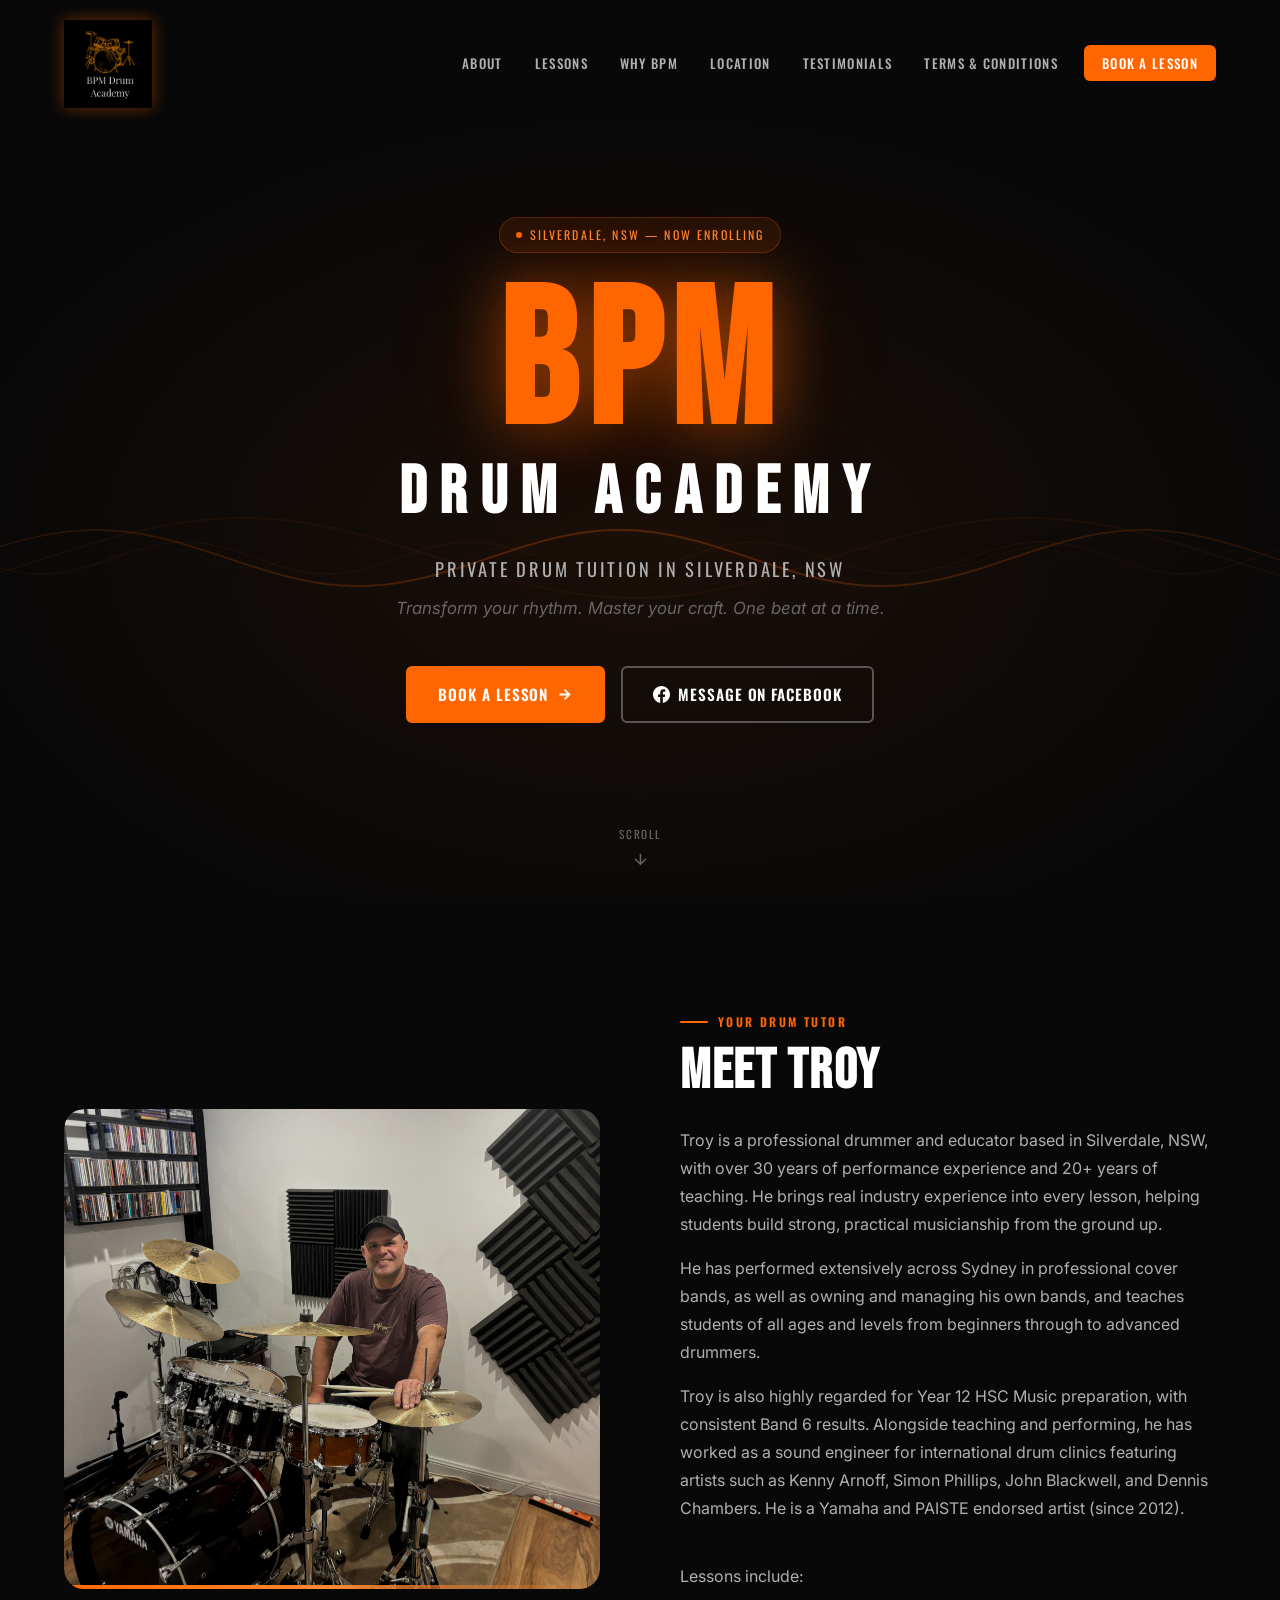
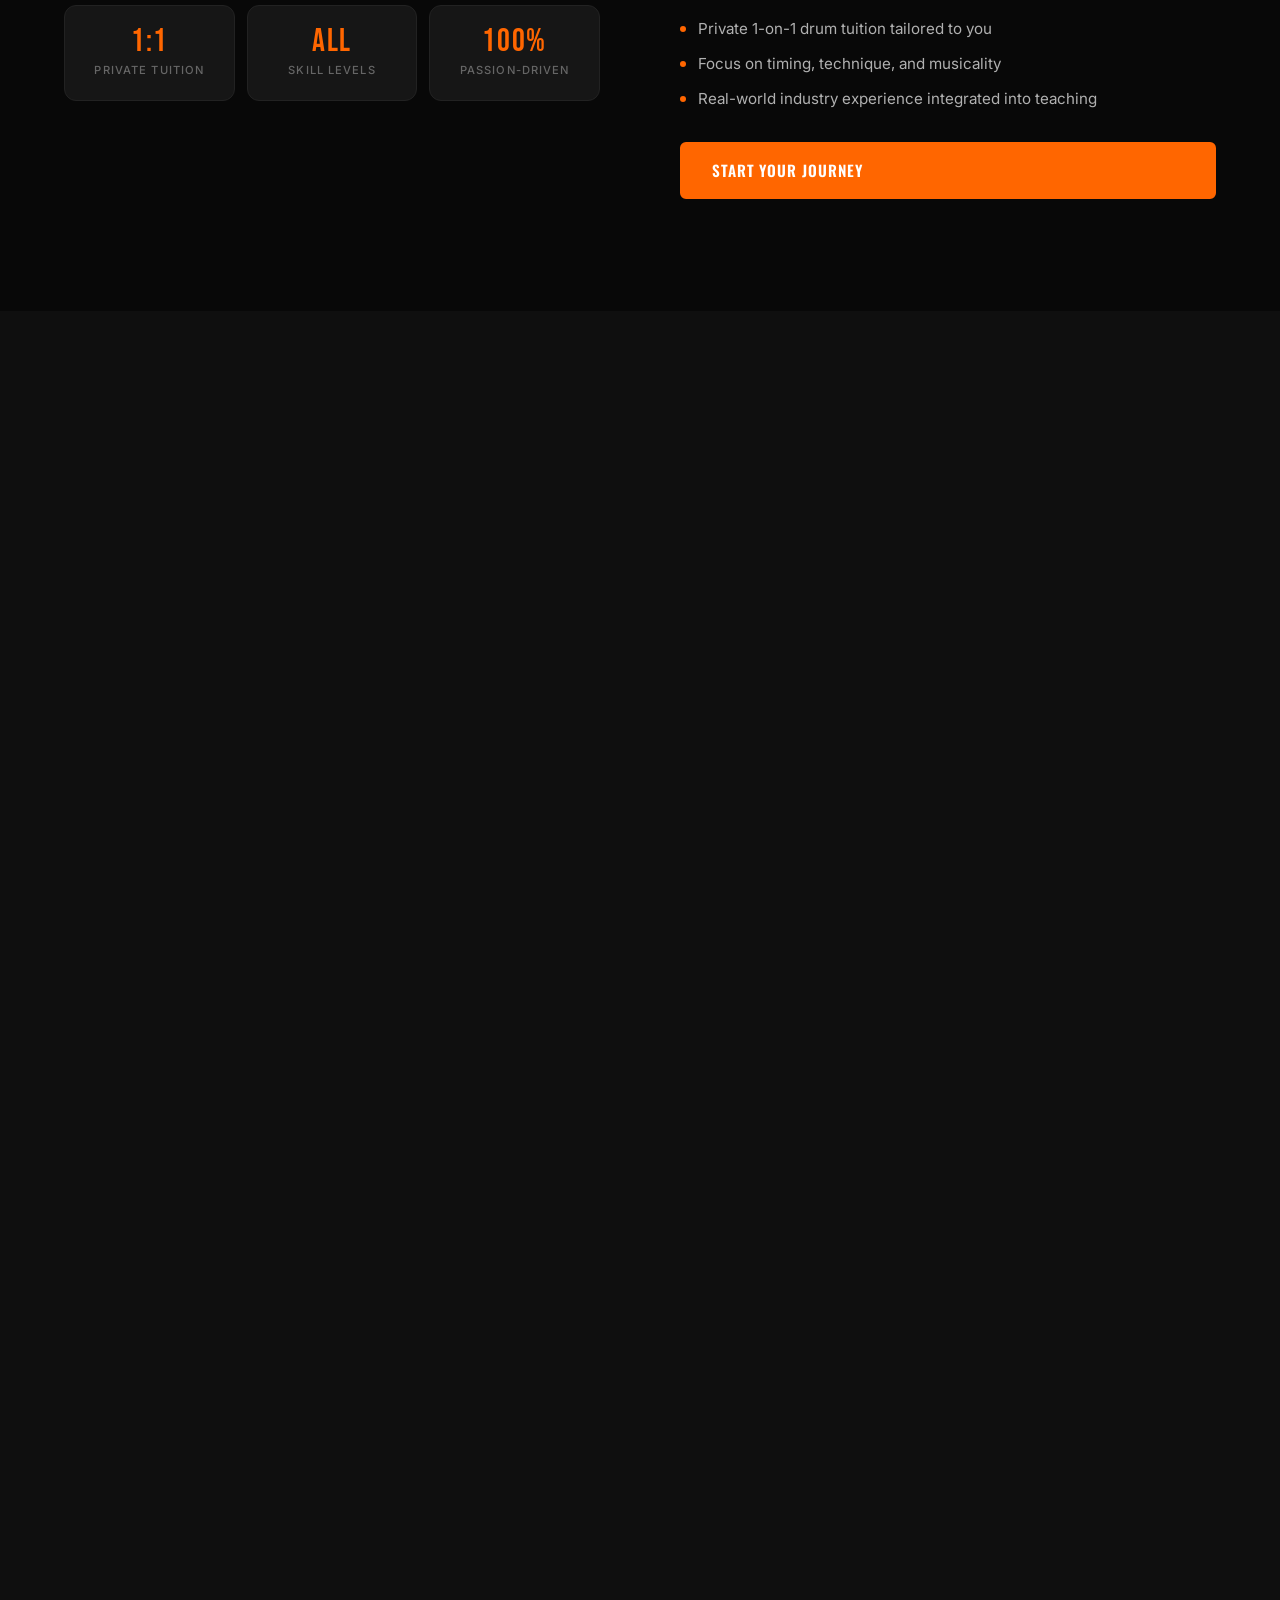
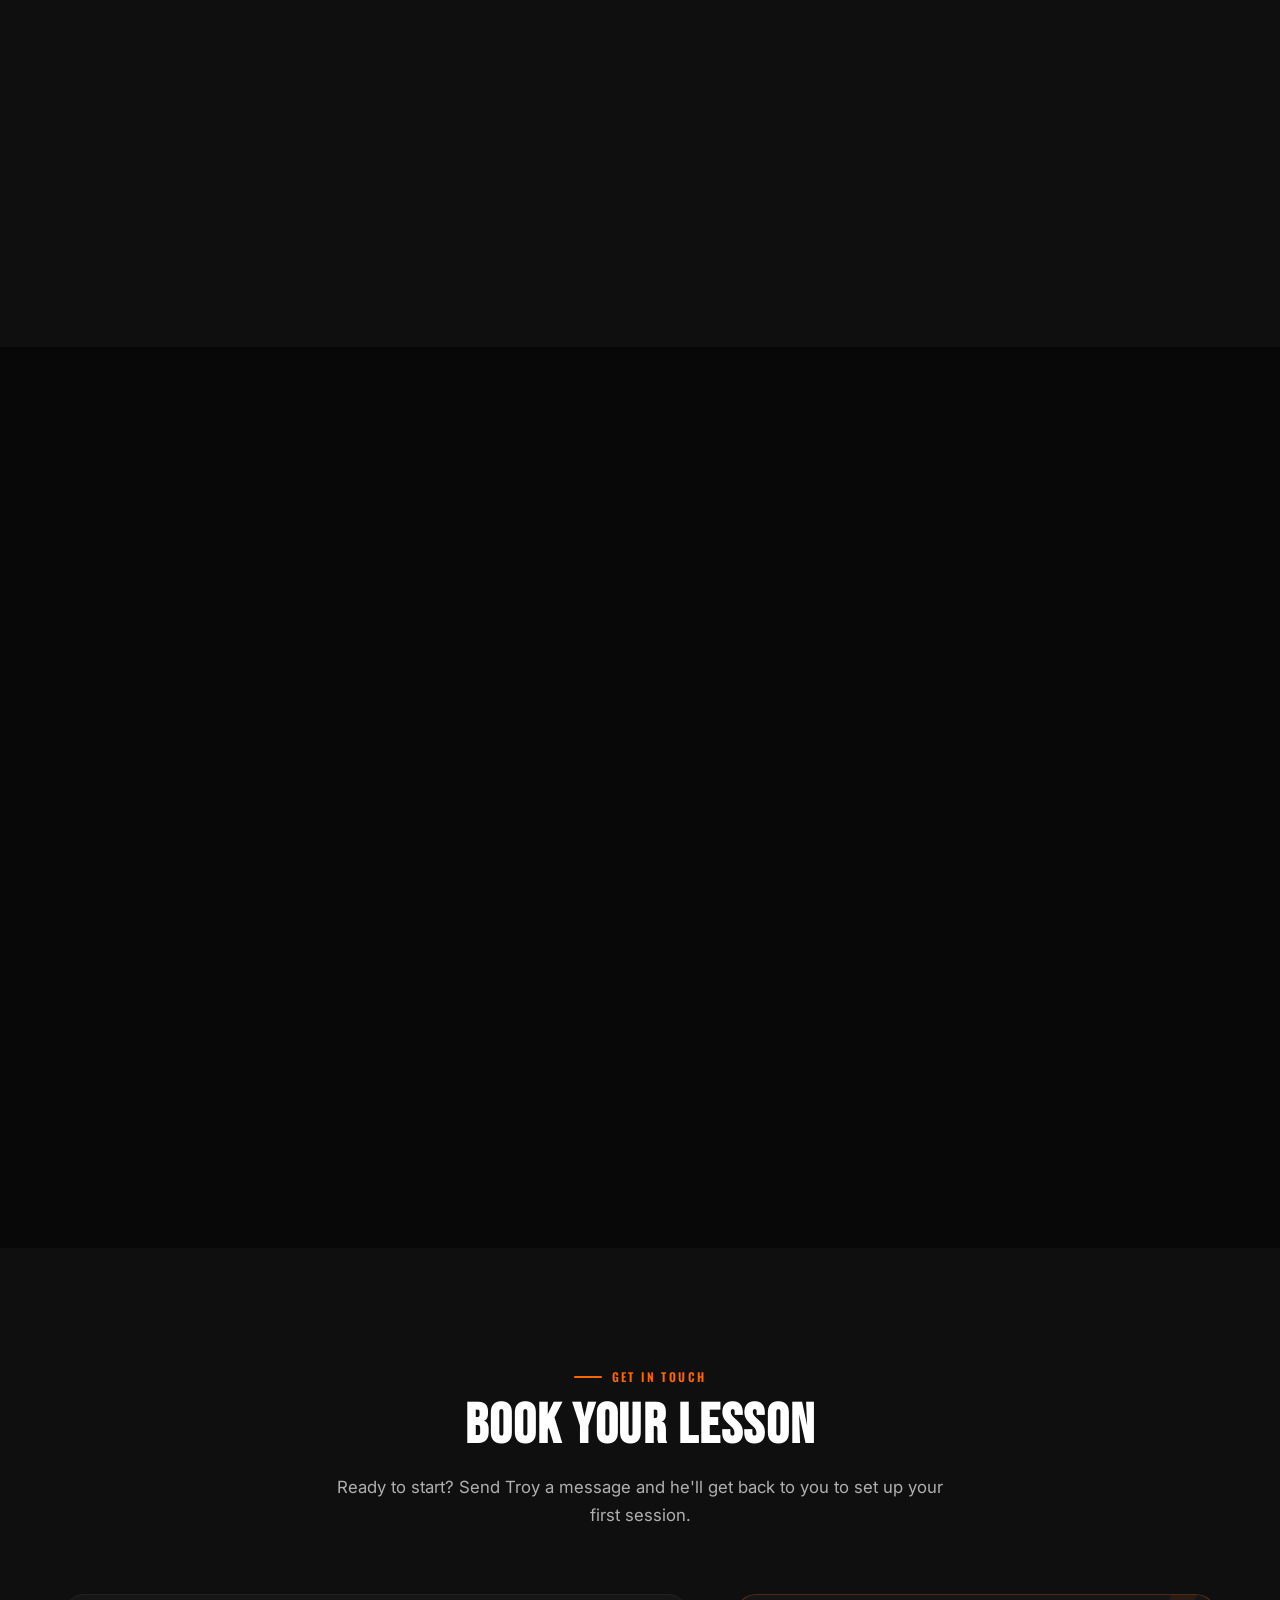
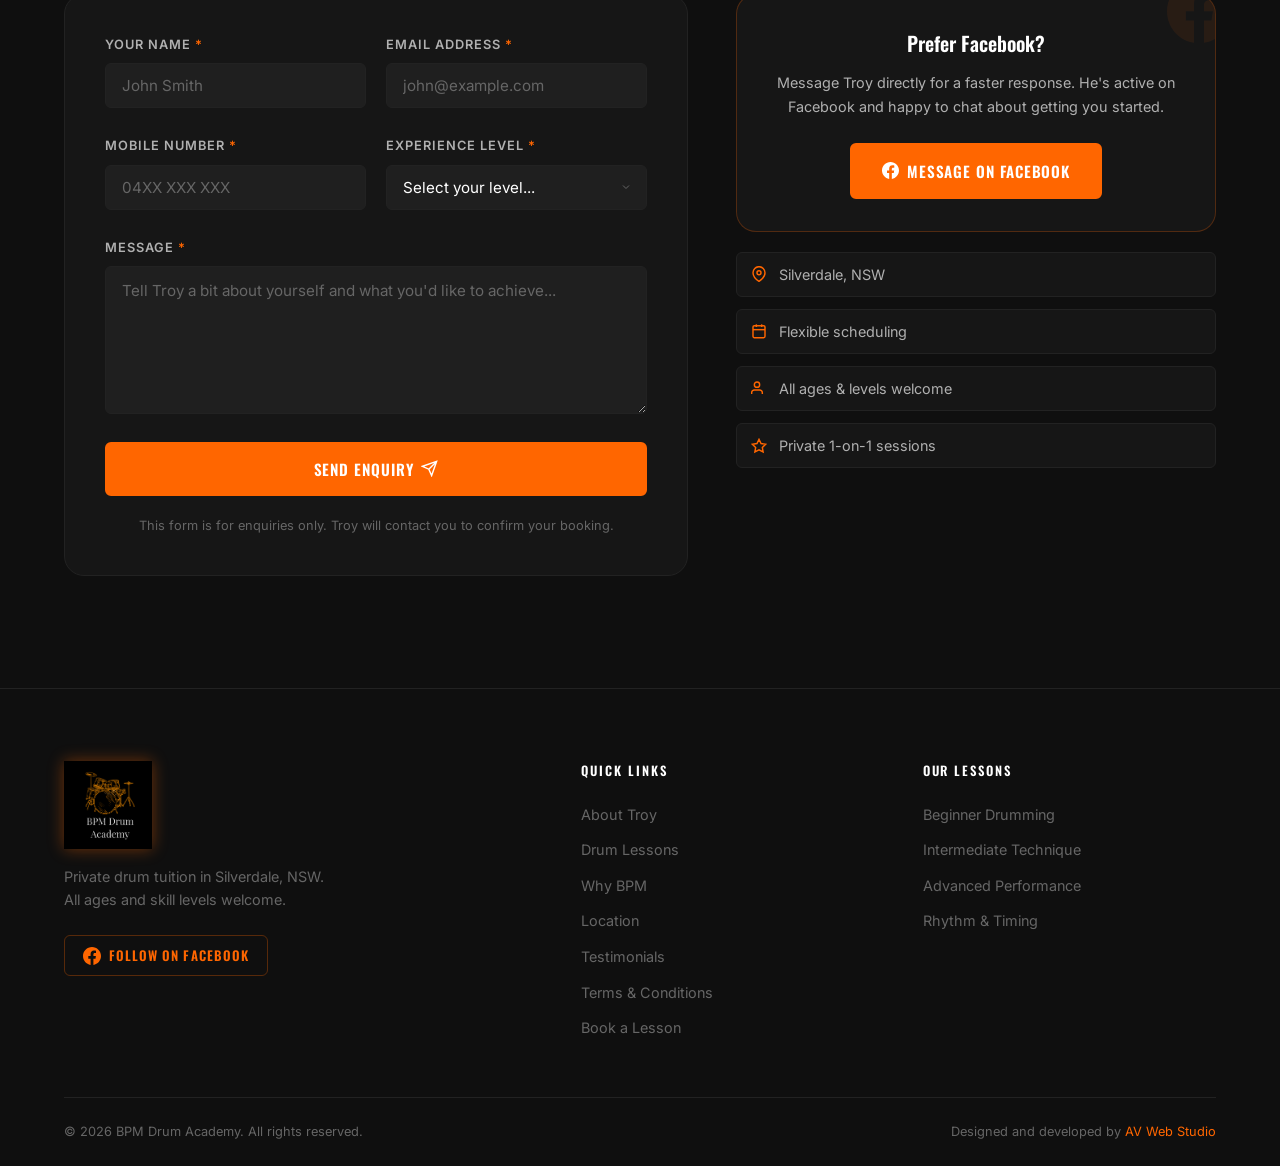
==== commit d85dd0b0: "update" ====
--- a/index.html
+++ b/index.html
@@ -458,8 +458,10 @@
 
                 <div class="testimonial-card animate-on-scroll">
                     <div class="quote-mark" aria-hidden="true">&ldquo;</div>
-                    <p>"Just wanted to give a shout out to BPM Drum Academy (Troy). My 12yo has only been doing lessons for 1
-                        term, barely practiced, and I'm shocked by how much he's learnt and how good he's sounding. Amazing drum teacher! Thank you Troy!!!"</p>
+                    <p>"Just wanted to give a shout out to BPM Drum Academy (Troy). My 12yo has only been doing lessons
+                        for 1
+                        term, barely practiced, and I'm shocked by how much he's learnt and how good he's sounding.
+                        Amazing drum teacher! Thank you Troy!!!"</p>
                     <div class="testimonial-author">
                         <div class="author-avatar">TF</div>
                         <div class="author-info">
@@ -471,7 +473,10 @@
 
                 <div class="testimonial-card featured animate-on-scroll">
                     <div class="quote-mark" aria-hidden="true">&ldquo;</div>
-                    <p>"INSERT REVIEW HERE"</p>
+                    <p>"Troy taught my two boys, who were at beginner level, how to play drums with confidence. My
+                        children have now developed a love for drums thanks to Troy's dedication, patience and
+                        passion for music. Troy is a very caring and friendly teacher and we highly recommended his drum tuition services."
+                    </p>
                     <div class="testimonial-author">
                         <div class="author-avatar">TV</div>
                         <div class="author-info">
@@ -486,7 +491,8 @@
                     <p>"Troy has been a true professional, a mentor, very trustworthy, friendly & approachable.
                         He has moulded my son into an outstanding musician, who received a score of 94 in his HSC for
                         music! Thanks to Troy, my son has had a thorough, well-rounded music education & given him
-                        tremendous self-esteem as a result. I couldn't recommend Troy & BPM Drum Academy more highly."</p>
+                        tremendous self-esteem as a result. I couldn't recommend Troy & BPM Drum Academy more highly."
+                    </p>
                     <div class="testimonial-author">
                         <div class="author-avatar">KS</div>
                         <div class="author-info">
@@ -519,8 +525,7 @@
                         <div class="form-row">
                             <div class="form-group">
                                 <label for="name" class="required">Your Name</label>
-                                <input type="text" id="name" name="name" placeholder="John Smith"
-                                    autocomplete="name" />
+                                <input type="text" id="name" name="name" placeholder="John Smith" autocomplete="name" />
                                 <span class="form-error" id="error-name"></span>
                             </div>
                             <div class="form-group">
@@ -535,7 +540,7 @@
                             <div class="form-group">
                                 <label for="mobile" class="required">Mobile Number</label>
                                 <input type="tel" id="mobile" name="mobile" placeholder="04XX XXX XXX"
-    autocomplete="tel" maxlength="15" inputmode="numeric" />
+                                    autocomplete="tel" maxlength="15" inputmode="numeric" />
                                 <span class="form-error" id="error-mobile"></span>
                             </div>
                             <div class="form-group">
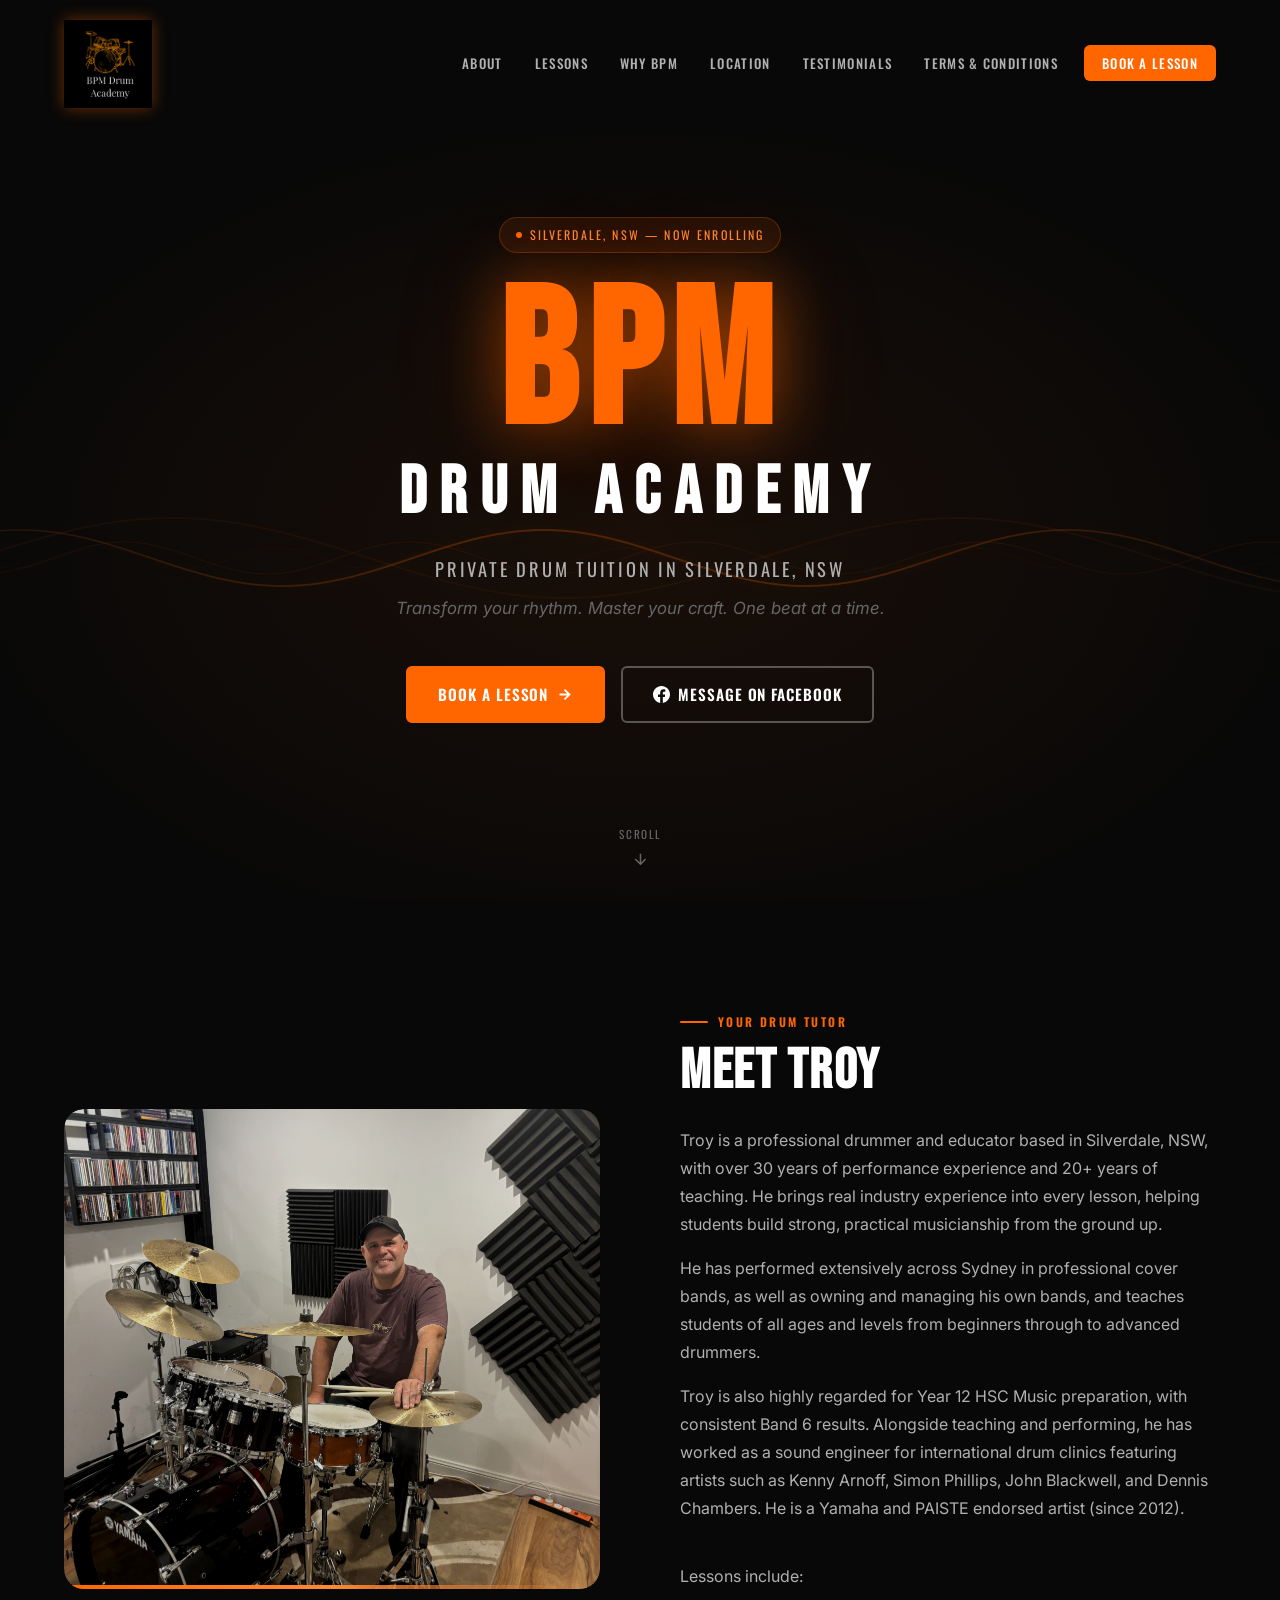
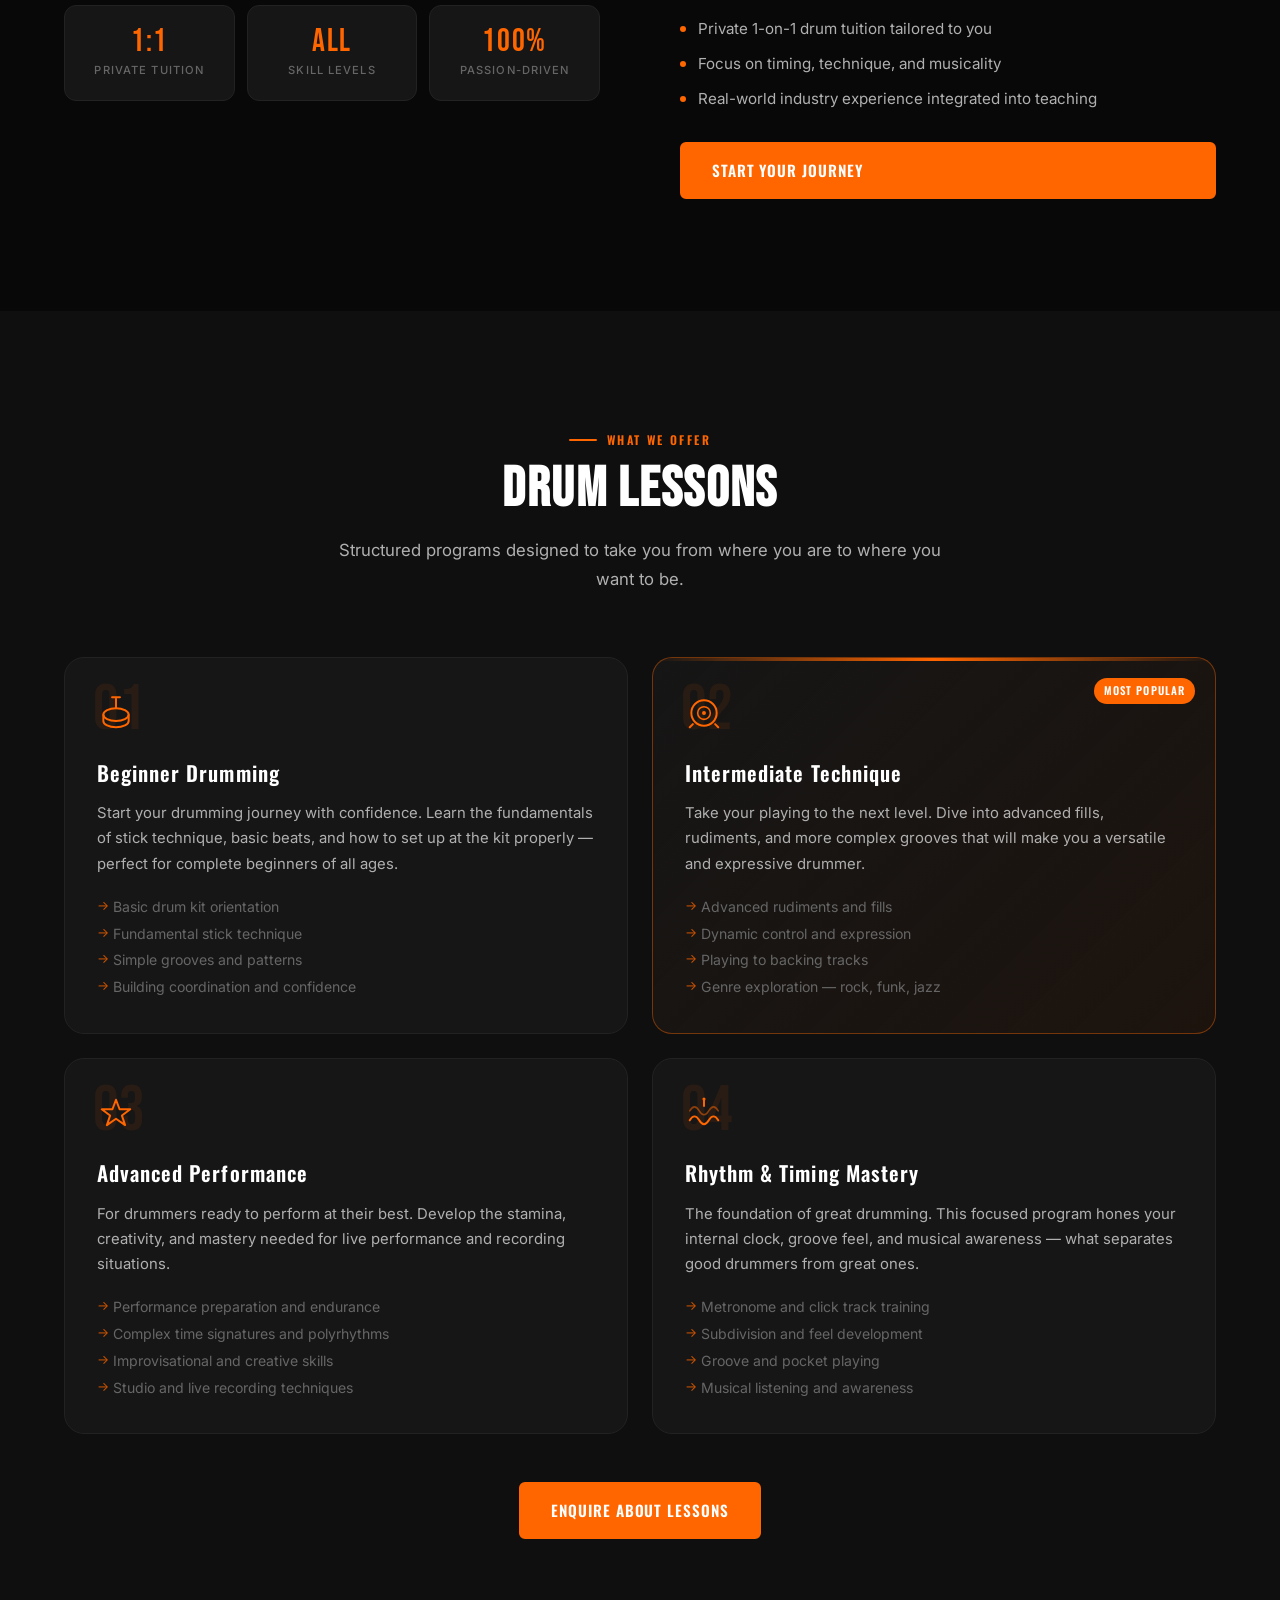
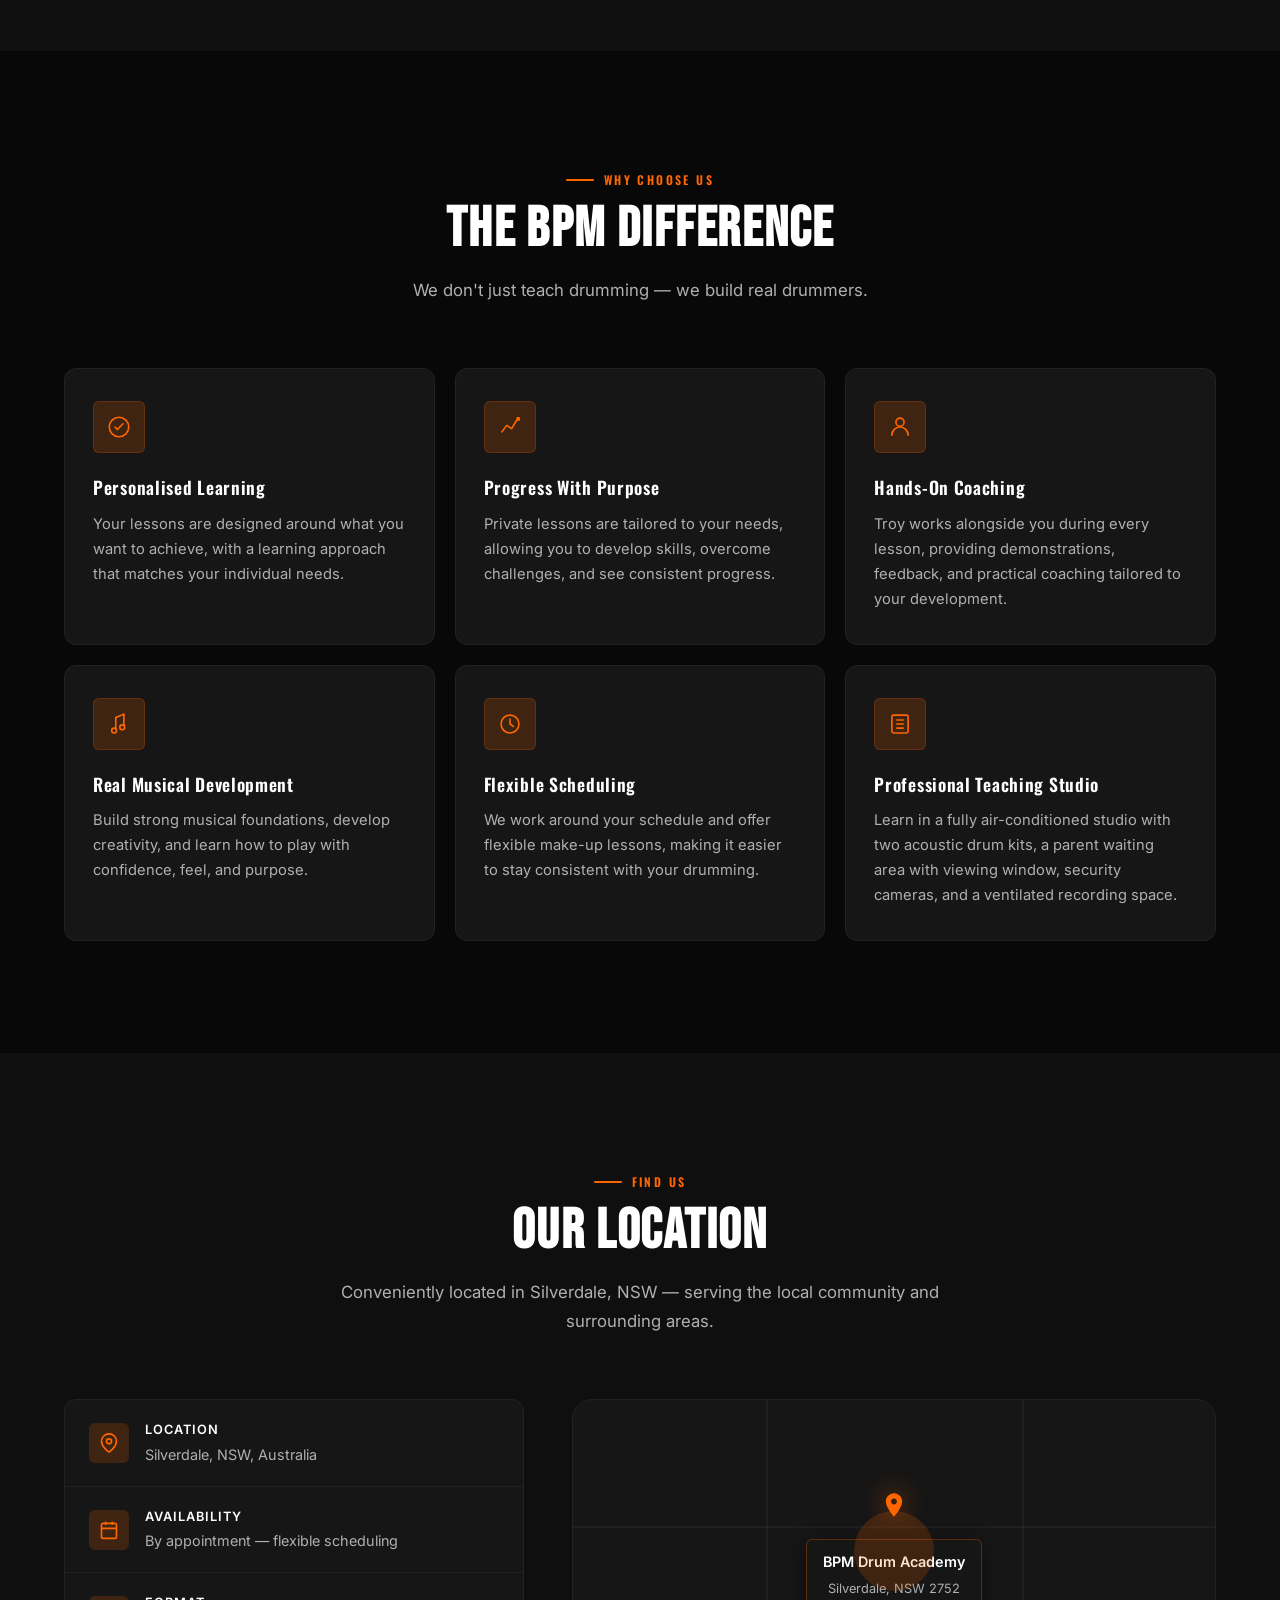
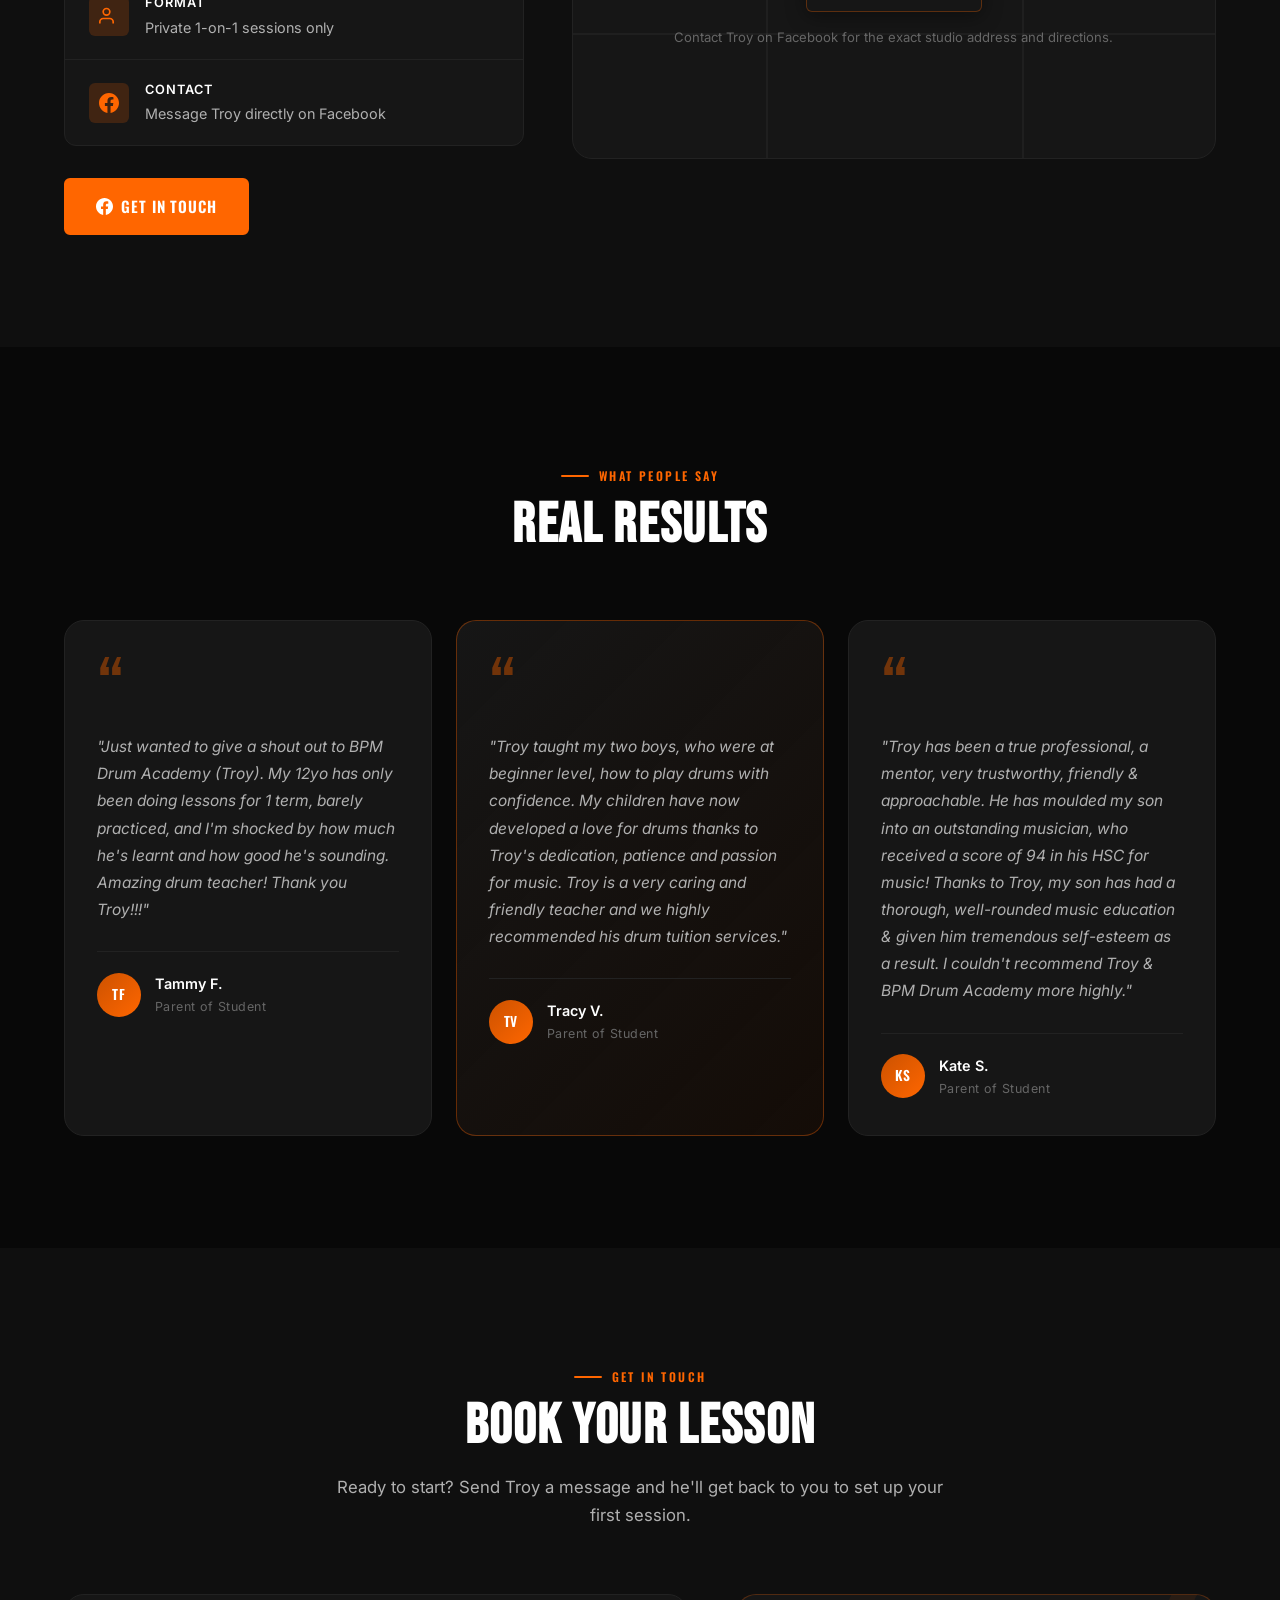
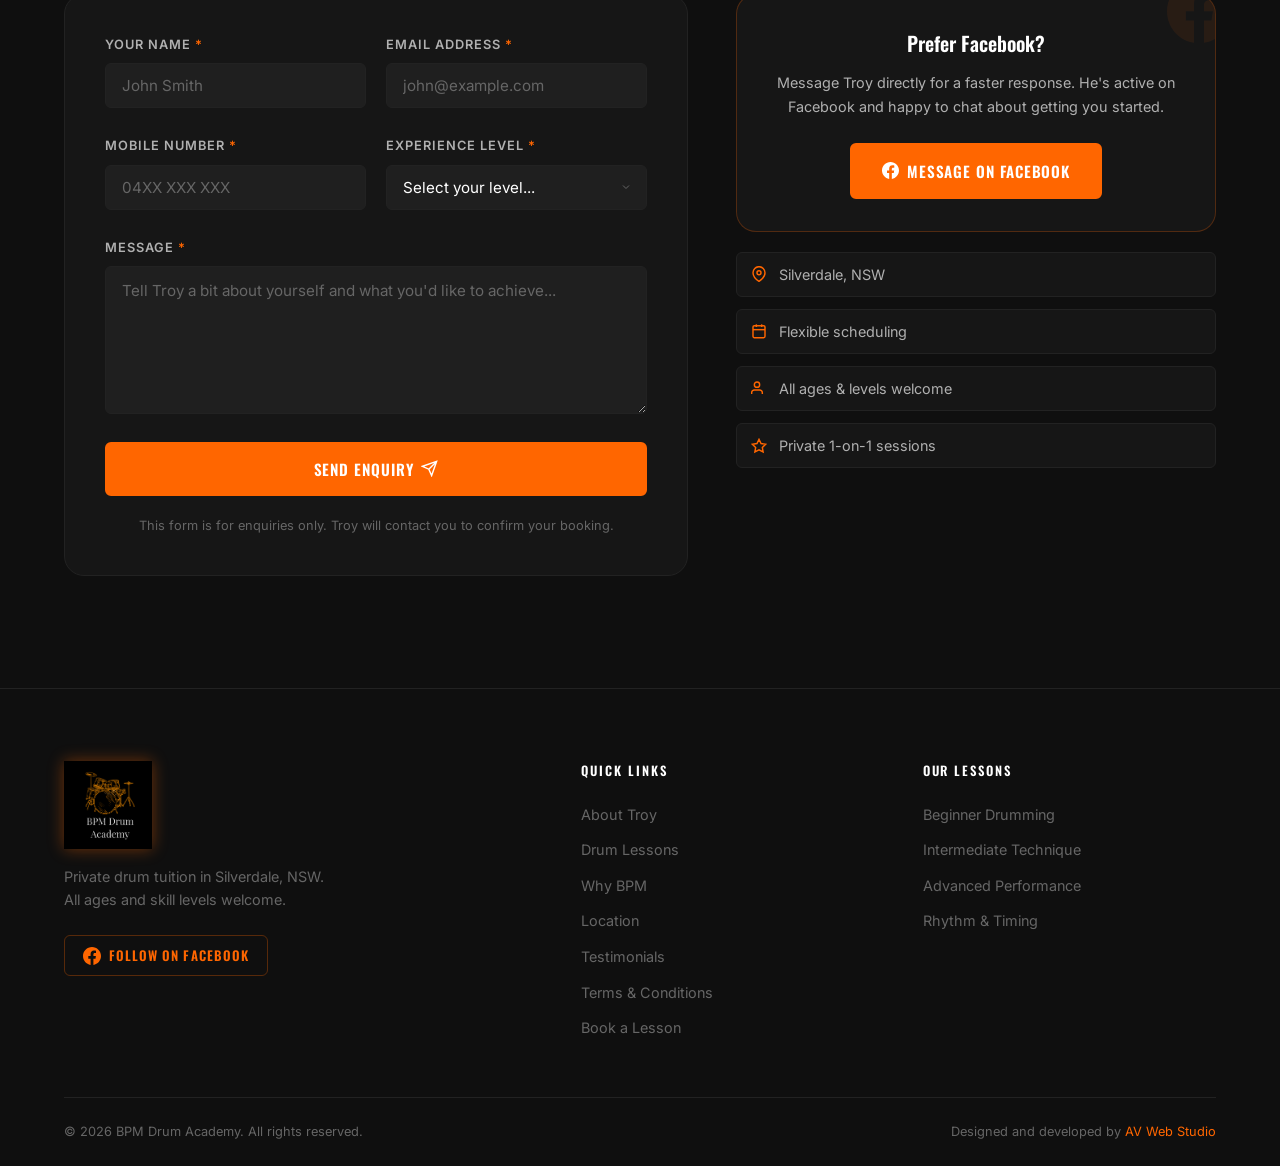
==== commit fc3a02e8: "added folder to remove /terms.html showing up when clicked. Now it shows /terms instead. Fixed all b" ====
--- a/index.html
+++ b/index.html
@@ -23,8 +23,6 @@
         <div class="nav-container">
             <a href="#hero" class="nav-logo">
                 <img src="logo.png" alt="BPM Drum Academy Logo" />
-                <!-- <span class="logo-bpm">BPM</span>
-        <span class="logo-text">Drum Academy</span> -->
             </a>
             <button class="nav-toggle" id="navToggle" aria-label="Toggle navigation" aria-expanded="false">
                 <span></span><span></span><span></span>
@@ -35,7 +33,7 @@
                 <li><a href="#why-bpm">Why BPM</a></li>
                 <li><a href="#location">Location</a></li>
                 <li><a href="#testimonials">Testimonials</a></li>
-                <li><a href="terms.html">Terms & Conditions</a></li>
+                <li><a href="/terms/">Terms & Conditions</a></li>
                 <li><a href="#contact" class="nav-cta">Book a Lesson</a></li>
             </ul>
         </div>
@@ -475,7 +473,8 @@
                     <div class="quote-mark" aria-hidden="true">&ldquo;</div>
                     <p>"Troy taught my two boys, who were at beginner level, how to play drums with confidence. My
                         children have now developed a love for drums thanks to Troy's dedication, patience and
-                        passion for music. Troy is a very caring and friendly teacher and we highly recommended his drum tuition services."
+                        passion for music. Troy is a very caring and friendly teacher and we highly recommended his drum
+                        tuition services."
                     </p>
                     <div class="testimonial-author">
                         <div class="author-avatar">TV</div>
@@ -658,9 +657,9 @@
             <div class="footer-top">
                 <div class="footer-brand">
                     <div class="footer-logo">
-                        <img src="logo.png" alt="BPM Drum Academy Logo" />
-                        <!-- <span class="logo-bpm">BPM</span>
-            <span class="logo-text">Drum Academy</span> -->
+                        <a href="#hero" class="nav-logo">
+                            <img src="logo.png" alt="BPM Drum Academy Logo" />
+                        </a>
                     </div>
                     <p class="footer-tagline">Private drum tuition in Silverdale, NSW.<br>All ages and skill levels
                         welcome.</p>
@@ -681,7 +680,7 @@
                         <li><a href="#why-bpm">Why BPM</a></li>
                         <li><a href="#location">Location</a></li>
                         <li><a href="#testimonials">Testimonials</a></li>
-                        <li><a href="terms.html">Terms & Conditions</a></li>
+                        <li><a href="/terms/">Terms & Conditions</a></li>
                         <li><a href="#contact">Book a Lesson</a></li>
                     </ul>
                 </div>
